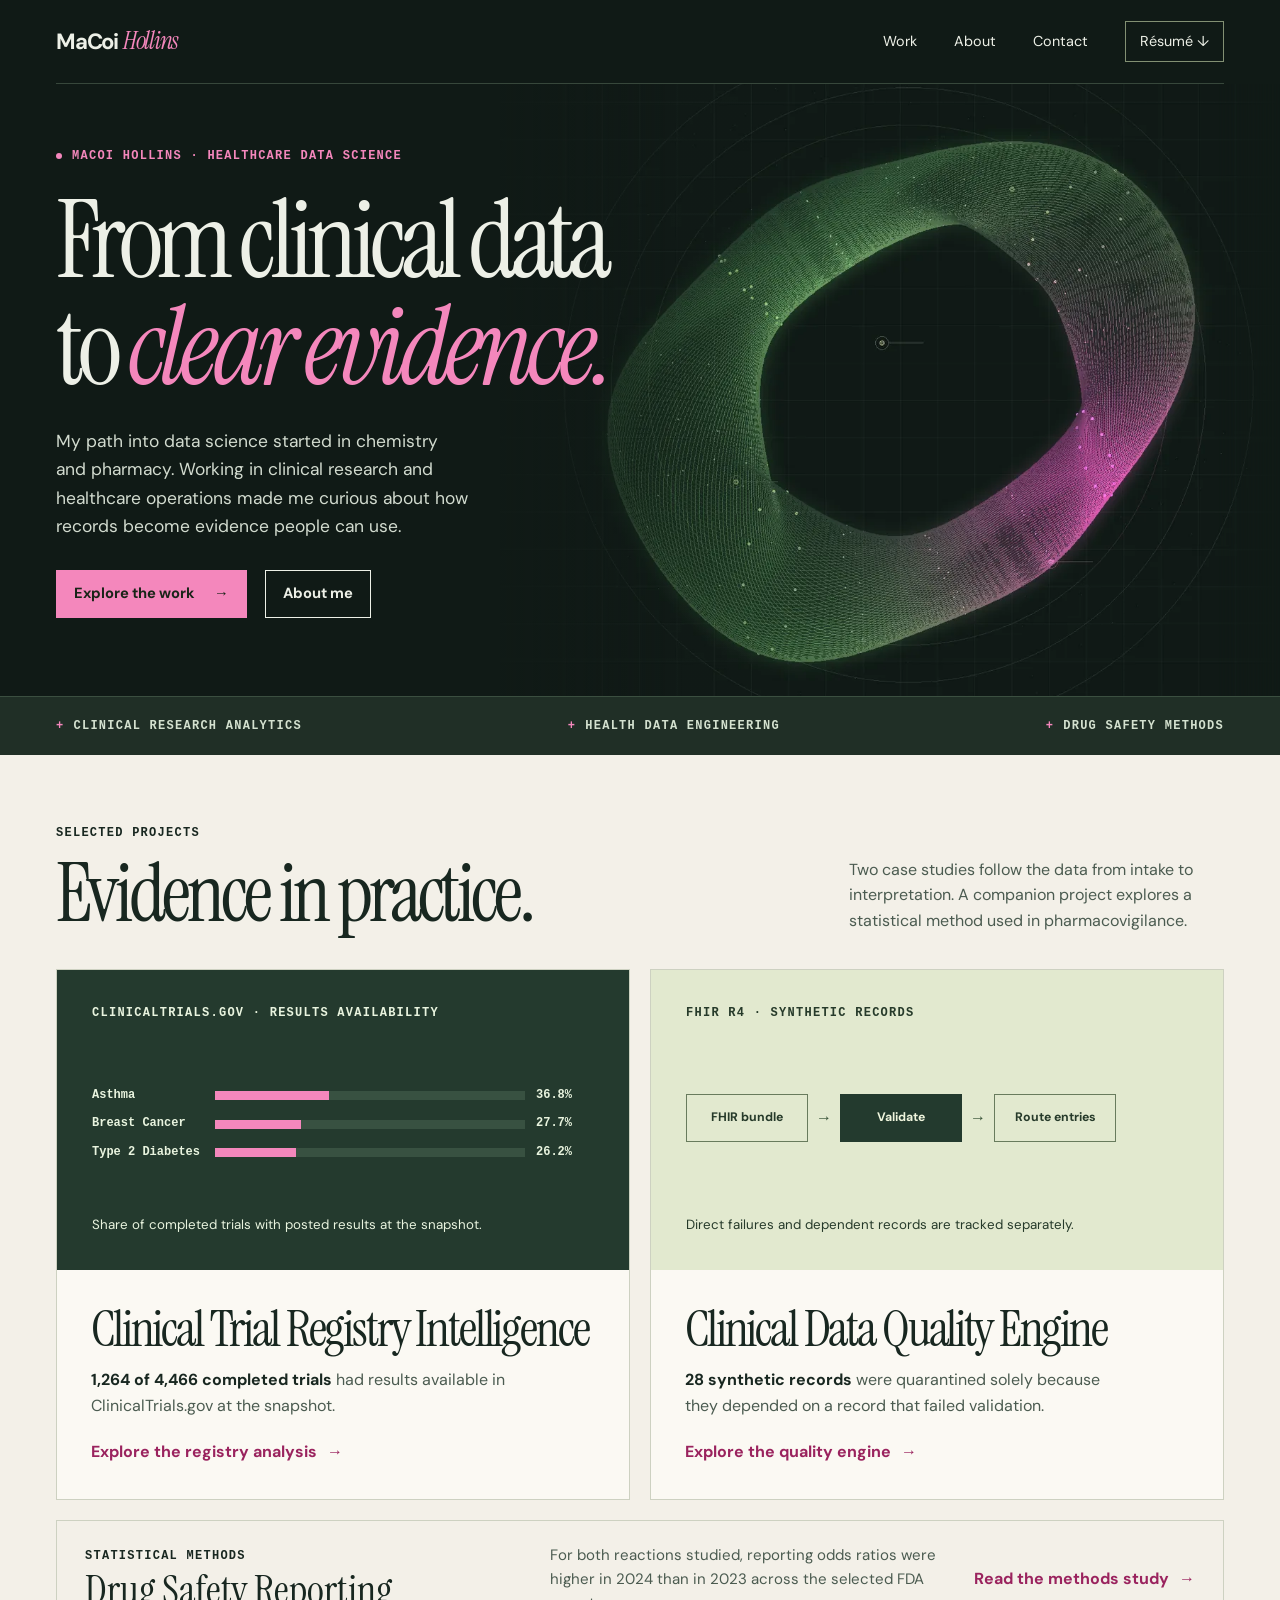
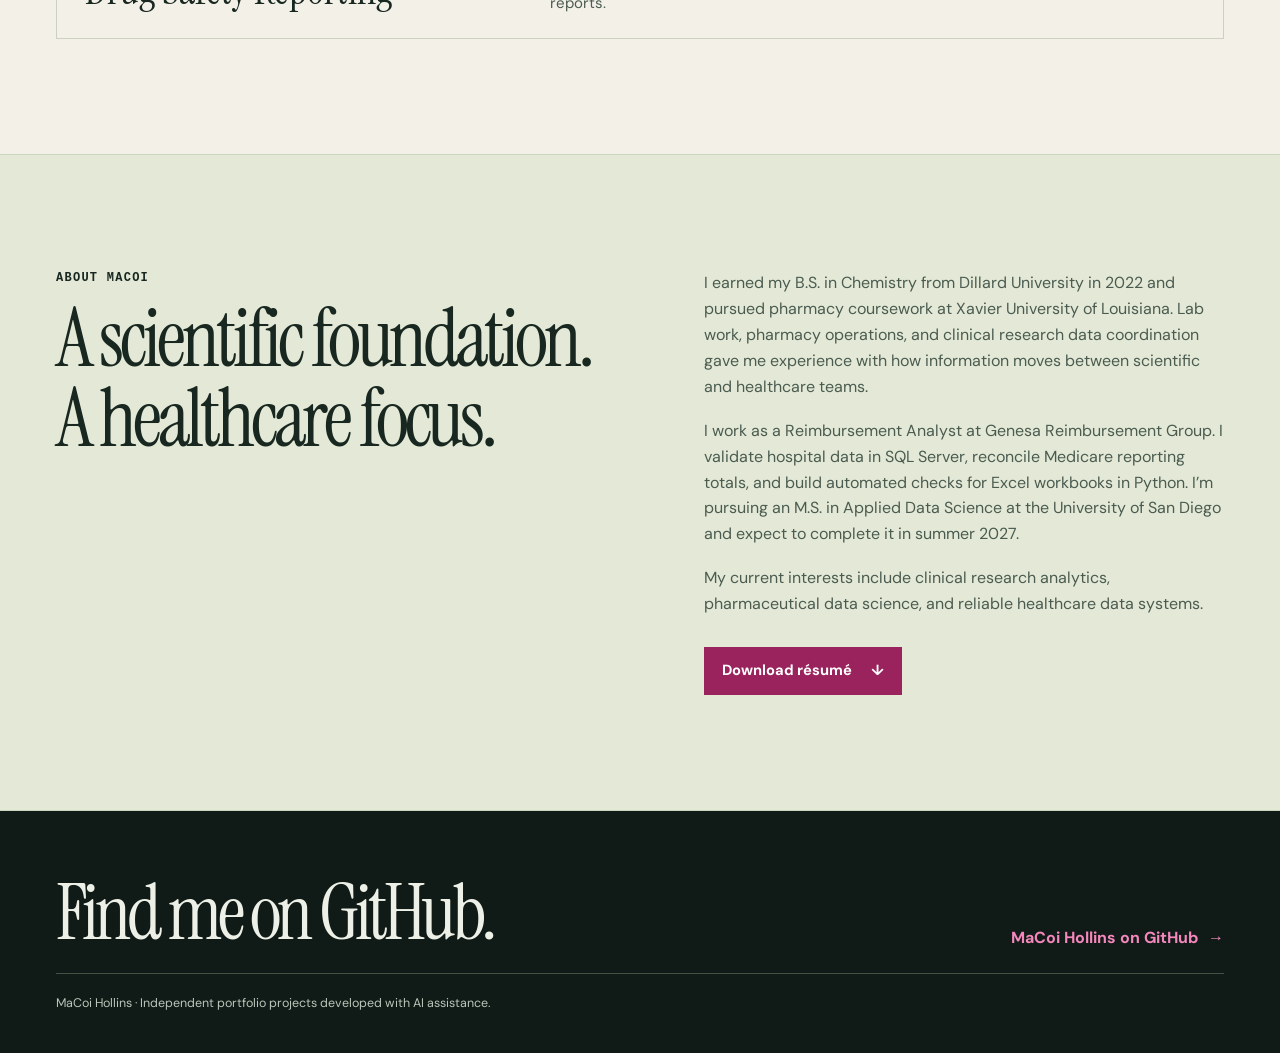
==== index.html @ e0d67bff "Publish Healthcare Data Science portfolio with updated branding" ====
<!doctype html>
<html lang="en">
<head>
<meta charset="utf-8"><meta name="viewport" content="width=device-width,initial-scale=1">
<meta name="description" content="MaCoi Hollins | Clinical research analytics and healthcare data science.">
<title>MaCoi Hollins | Healthcare Data Science</title><link rel="stylesheet" href="style.css">
<link rel="icon" href="data:,">
</head>
<body><a href="#main" class="skip">Skip to content</a>
<header class="mast"><div class="wrap nav">
<a class="brand" href="index.html">MaCoi<i> Hollins</i></a>
<nav class="navlinks" aria-label="Primary"><a href="index.html#work">Work</a><a href="index.html#about">About</a><a href="index.html#contact">Contact</a><a class="resume-link" href="assets/MaCoi_Hollins_Resume.pdf" download>Résumé <span aria-hidden="true">↓&#xfe0e;</span></a></nav>
</div></header>
<main id="main">
<section class="mast hero" aria-labelledby="home-title">
  <div class="wrap hero-inner">
    <div class="eyebrow">MaCoi Hollins · Healthcare Data Science</div>
    <h1 id="home-title">From clinical data<br>to <em>clear evidence.</em></h1>
    <p>My path into data science started in chemistry and pharmacy. Working in clinical research and healthcare operations made me curious about how records become evidence people can use.</p>
    <div class="cta-row"><a class="button" href="#work">Explore the work <span aria-hidden="true">→</span></a><a class="button secondary" href="#about">About me</a></div>
  </div>
</section>
<div class="scope"><div class="wrap eyebrow"><span>Clinical research analytics</span><span>Health data engineering</span><span>Drug safety methods</span></div></div>
<section id="work" class="section wrap" aria-labelledby="work-title">
  <div class="section-head">
    <div><div class="eyebrow">Selected projects</div><h2 id="work-title">Evidence in practice.</h2></div>
    <p>Two case studies follow the data from intake to interpretation. A companion project explores a statistical method used in pharmacovigilance.</p>
  </div>
  <div class="projects">
    <article class="project">
      <figure aria-label="Registry reporting preview">
        <figcaption class="eyebrow">ClinicalTrials.gov · Results availability</figcaption>
        <div class="chart-preview"><div class="bar-row"><span>Asthma</span><span class="track" aria-hidden="true"><i style="width:36.79577%"></i></span><span>36.8%</span></div><div class="bar-row"><span>Breast Cancer</span><span class="track" aria-hidden="true"><i style="width:27.73191%"></i></span><span>27.7%</span></div><div class="bar-row"><span>Type 2 Diabetes</span><span class="track" aria-hidden="true"><i style="width:26.24459%"></i></span><span>26.2%</span></div></div>
        <small>Share of completed trials with posted results at the snapshot.</small>
      </figure>
      <div class="project-copy"><h3>Clinical Trial Registry Intelligence</h3>
        <p><strong>1,264 of 4,466 completed trials</strong> had results available in ClinicalTrials.gov at the snapshot.</p>
        <a class="text-link" href="trials.html">Explore the registry analysis <span aria-hidden="true">→</span></a>
      </div>
    </article>
    <article class="project">
      <figure aria-label="Validation pipeline from synthetic FHIR bundles through rule checks to disposition">
        <figcaption class="eyebrow">FHIR R4 · Synthetic records</figcaption>
        <div class="network" aria-hidden="true"><span>FHIR bundle</span><i>→</i><span class="chosen">Validate</span><i>→</i><span>Route entries</span></div>
        <small>Direct failures and dependent records are tracked separately.</small>
      </figure>
      <div class="project-copy"><h3>Clinical Data Quality Engine</h3>
        <p><strong>28 synthetic records</strong> were quarantined solely because they depended on a record that failed validation.</p>
        <a class="text-link" href="fhir.html">Explore the quality engine <span aria-hidden="true">→</span></a>
      </div>
    </article>
  </div>
  <article class="complement"><div><div class="eyebrow">Statistical methods</div><h3>Drug Safety Reporting</h3></div>
    <p>For both reactions studied, reporting odds ratios were higher in 2024 than in 2023 across the selected FDA reports.</p>
    <a class="text-link" href="drug-safety.html">Read the methods study <span aria-hidden="true">→</span></a>
  </article>
</section>
<section id="about" class="story section" aria-labelledby="about-title"><div class="wrap">
  <div><div class="eyebrow">About MaCoi</div><h2 id="about-title">A scientific foundation.<br>A healthcare focus.</h2></div>
  <div>
    <p>I earned my B.S. in Chemistry from Dillard University in 2022 and pursued pharmacy coursework at Xavier University of Louisiana. Lab work, pharmacy operations, and clinical research data coordination gave me experience with how information moves between scientific and healthcare teams.</p>
    <p>I work as a Reimbursement Analyst at Genesa Reimbursement Group. I validate hospital data in SQL Server, reconcile Medicare reporting totals, and build automated checks for Excel workbooks in Python. I’m pursuing an M.S. in Applied Data Science at the University of San Diego and expect to complete it in summer 2027.</p>
    <p>My current interests include clinical research analytics, pharmaceutical data science, and reliable healthcare data systems.</p>
    <div class="cta-row"><a class="button" href="assets/MaCoi_Hollins_Resume.pdf" download>Download résumé <span aria-hidden="true">↓&#xfe0e;</span></a></div>
  </div>
</div></section>
</main>
<footer id="contact" class="footer"><div class="wrap"><h2>Find me on GitHub.</h2>
<a class="text-link" href="https://github.com/MaCoiCH-22">MaCoi Hollins on GitHub <span aria-hidden="true">→</span></a>
<p class="small">MaCoi Hollins · Independent portfolio projects developed with AI assistance.</p>
</div></footer>
</body></html>
---- style.css ----
@font-face{font-family:Instrument;src:url("assets/instrument.woff2") format("woff2");font-display:swap}
@font-face{font-family:Instrument;src:url("assets/instrument-italic.woff2") format("woff2");font-style:italic;font-display:swap}
@font-face{font-family:DM;src:url("assets/dm-sans.woff2") format("woff2");font-weight:400 700;font-display:swap}
:root{--paper:#f3f0e8;--ink:#182720;--muted:#4b5b50;--dark:#101a16;--darker:#0d1611;--rose:#f487bc;--berry:#9a235e;--rose-hover:#f9a8ce;--light:#edf0e7;--line:#cdd1c1;--serif:Instrument,Georgia,serif;--sans:DM,Arial,sans-serif;--mono:"Courier New",monospace}
*{box-sizing:border-box}
body{margin:0;background:var(--paper);color:var(--ink);font:1rem/1.62 var(--sans)}
a{color:inherit}
a:focus-visible,button:focus-visible,select:focus-visible,summary:focus-visible{outline:3px solid var(--berry);outline-offset:5px}
.mast a:focus-visible,.footer a:focus-visible{outline-color:var(--rose)}
img{display:block;max-width:100%}
h1,h2,h3,p{margin:0}
h1,h2,h3{font-family:var(--serif);font-weight:400;line-height:.99}
.wrap{width:min(1320px,calc(100% - 112px));margin-inline:auto}
.skip{position:fixed;z-index:5;top:14px;left:14px;transform:translateY(-200%);padding:12px 18px;background:var(--rose);color:var(--ink)}
.skip:focus{transform:none}
.mast{background:var(--dark);color:var(--light)}
.nav{display:flex;min-height:84px;align-items:center;justify-content:space-between;gap:24px;border-bottom:1px solid #37473b}
.brand{font-weight:700;letter-spacing:-.055em;font-size:1.38rem;text-decoration:none;white-space:nowrap}
.brand i{font:italic 1.58rem/1 var(--serif);margin-left:2px;color:var(--rose)}
.navlinks{display:flex;gap:clamp(14px,3vw,37px);align-items:center;flex-wrap:wrap}
.navlinks a{font-size:.9rem;text-decoration:none}
.navlinks a:hover,.text-link:hover{text-decoration:underline;text-underline-offset:5px}
.nav .resume-link{border:1px solid #829073;padding:8px 14px}
.hero{position:relative;isolation:isolate;display:grid;align-items:center;min-height:clamp(515px,46vw,655px);overflow:hidden}
.hero::before{content:"";position:absolute;z-index:-1;inset:0 0 0 30%;background:center right / min(780px,67vw) auto no-repeat url("assets/field.webp");mask-image:linear-gradient(90deg,transparent 1%,#000 32%,#000 93%,transparent)}
.hero::after{content:"";position:absolute;z-index:-1;inset:0;background:linear-gradient(90deg,var(--dark) 0%,rgba(16,26,22,.91) 24%,rgba(16,26,22,0) 61%);pointer-events:none}
.hero-inner{padding-block:64px 78px}
.eyebrow{font:700 .75rem/1.35 var(--mono);letter-spacing:.105em;text-transform:uppercase}
.hero .eyebrow{display:flex;gap:10px;align-items:center;color:var(--rose);margin-bottom:24px}
.hero .eyebrow::before{content:"";display:inline-block;background:currentColor;width:6px;height:6px;border-radius:50%}
.hero h1{font-size:clamp(4.6rem,8.4vw,8.65rem);letter-spacing:-.055em;max-width:850px}
.hero h1 em{color:var(--rose);font-weight:400}
.hero p{max-width:415px;color:#d2dbcf;margin-top:26px;font-size:1.09rem}
.cta-row{display:flex;gap:18px;align-items:center;margin-top:30px;flex-wrap:wrap}
.button{display:inline-flex;gap:19px;align-items:center;justify-content:center;padding:11px 17px;border:1px solid transparent;text-decoration:none;font-size:.92rem;font-weight:700;background:var(--rose);color:#192418;transition:background-color .16s}
.button:hover{background:var(--rose-hover)}
.story .button{background:var(--berry);color:white}
.story .button:hover{background:#7a194a}
.button.secondary{background:transparent;color:inherit;border-color:currentColor}
.button.secondary:hover{background:#f487bc22}
.scope{background:#202f26;color:#d4e1cf;border-top:1px solid #3b4f40}
.scope .wrap{display:flex;min-height:58px;justify-content:space-between;align-items:center;gap:15px;flex-wrap:wrap;padding-block:10px}
.scope span{display:flex;align-items:center;gap:9px}
.scope span::before{content:"+";color:var(--rose)}
.section{padding-block:clamp(68px,9vw,128px)}
#work.section{padding-block-start:clamp(51px,5.5vw,80px)}
.section-head{display:grid;grid-template-columns:minmax(0,1fr) minmax(200px,375px);gap:24px;align-items:end;margin-bottom:35px}
.section-head h2,.story h2,.footer h2{font-size:clamp(3.4rem,6.3vw,6.3rem);letter-spacing:-.05em;margin-top:13px}
.section-head p,.story p,.case p{color:var(--muted)}
.projects{display:grid;grid-template-columns:1fr 1fr;gap:20px}
.project{display:flex;flex-direction:column;border:1px solid var(--line);background:#fbf9f3;min-width:0}
.project figure{margin:0;padding:clamp(15px,3vw,35px);min-height:clamp(225px,24vw,300px);display:flex;flex-direction:column;justify-content:space-between;overflow:hidden}
.project:nth-child(1) figure{background:#243a2e;color:#e9f4df}
.project:nth-child(2) figure{background:#e2e9cf;color:#263a2a}
.project-copy{padding:clamp(20px,3vw,34px);display:flex;flex-direction:column;gap:12px;flex:1}
.project-copy h3{font-size:clamp(2.45rem,4vw,4.15rem);letter-spacing:-.042em}
.project-copy p{color:var(--muted);max-width:430px}
.project-copy strong{color:var(--ink)}
.project-copy .text-link,.complement .text-link{color:var(--berry)}
.text-link{display:inline-flex;align-items:center;gap:10px;font-weight:700;text-decoration:none;width:fit-content}
.project-copy a{margin-top:auto;padding-top:8px}
.chart-preview{display:grid;gap:13px;padding-top:13px}
.chart-preview .bar-row{font:700 .75rem/1.3 var(--mono)}
.bar-row{display:grid;grid-template-columns:112px minmax(0,1fr) 58px;align-items:center;gap:11px}
.track{height:9px;background:#65826b50;position:relative;min-width:0}
.track i,.track b{display:block;position:absolute;inset:0 auto 0 0;background:var(--rose)}
.track b{background:#f487bc66}
.chart-preview small{font-size:.72rem}
.network{display:flex;align-items:center;justify-content:space-between;gap:8px;max-width:430px;margin:auto 0}
.network span{width:30%;border:1px solid #687b5d;padding:13px 5px;text-align:center;font-size:.77rem;font-weight:700}
.network i{color:#385338;font-style:normal}
.network .chosen{background:#233a2e;color:#eff5dd;border-color:#233a2e}
.complement{margin-top:20px;display:grid;grid-template-columns:1fr minmax(230px,400px) auto;gap:24px;align-items:center;padding:22px 28px;border:1px solid var(--line)}
.complement h3{font-size:clamp(2rem,3.2vw,3.2rem);margin-top:6px}
.complement p{color:var(--muted);font-size:.94rem}
.story{background:#e3e9d6;border-block:1px solid #cad5be}
.story .wrap{display:grid;grid-template-columns:1.05fr 1fr;gap:clamp(35px,8vw,110px)}
.story h2{max-width:550px}
.story p+p{margin-top:18px}
.footer{background:var(--dark);color:var(--light);padding-block:64px 40px}
.footer .wrap{display:grid;grid-template-columns:1fr auto;align-items:end;gap:22px}
.footer h2{margin-top:0;font-size:clamp(3rem,6vw,5rem)}
.footer a{color:var(--rose)}
.footer .small{grid-column:1/-1;border-top:1px solid #415245;padding-top:19px;color:#b8c7ba;font-size:.78rem}
.case-head{background:#202f26;color:#eff3e7;padding-block:clamp(52px,8vw,110px)}
.case-head h1{font-size:clamp(4.2rem,8vw,8.1rem);margin-block:15px 20px;letter-spacing:-.045em;max-width:1000px}
.case-head p{color:#e1e9dc;max-width:680px;font-size:1.13rem}
.case-head .eyebrow{color:var(--rose)}
.case{padding-block:52px 90px}
.case h2{font-size:clamp(2.9rem,5.4vw,5.4rem);letter-spacing:-.035em;margin-bottom:15px}
.case h3{font-size:2.05rem;margin-bottom:8px}
.case section+section{margin-top:54px}
.case-copy{display:grid;grid-template-columns:1fr 1fr;gap:28px}
.case-copy p+p{margin-top:14px}
.explorer{background:#fbf9f2;border:1px solid var(--line);padding:clamp(17px,4vw,45px)}
.explorer-top{display:flex;justify-content:space-between;align-items:start;gap:22px;flex-wrap:wrap}
.filter{font-weight:700;font-size:.86rem;display:grid;gap:6px}
select{max-width:100%;background:#f0f0e4;color:var(--ink);padding:9px 24px 9px 9px;border:1px solid #81917e;font:inherit;border-radius:0}
.stats{display:grid;grid-template-columns:repeat(3,minmax(0,1fr));gap:13px;margin:24px 0}
.stat{border-top:1px solid #a9b5a4;padding-top:10px;font-size:.86rem;color:var(--muted)}
.stat strong{display:block;color:var(--ink);font:2.7rem/1.15 var(--serif)}
.table-scroll{overflow-x:auto}
table{border-collapse:collapse;width:100%;font-size:.88rem}
th,td{text-align:left;padding:9px 10px;border-bottom:1px solid #cdd6c6;vertical-align:top}
th{font-weight:700;background:#e5ebdc}
caption{text-align:left;font-weight:700;padding-bottom:8px}
.case .bar-row{grid-template-columns:minmax(100px,145px) minmax(15px,1fr) 74px;margin-block:7px;font-size:.86rem}
.case .track i{background:#3c6445}
.case .track b{background:#d391b3}
.case .note{font-size:.86rem;color:var(--muted);margin:12px 0}
.case li+li{margin-top:8px}
.flow{display:flex;gap:8px;flex-wrap:wrap;padding:0;list-style:none}
.flow li{margin:0;padding:7px 12px;background:#e0e8d4;border:1px solid #b6c4a7;font-size:.88rem}
.flow li+li{margin:0}
.source{font-size:.95rem;line-height:1.8}
.source a{text-underline-offset:4px}
pre{overflow:auto;background:#e4e8de;padding:15px;font-size:.85rem;white-space:pre-wrap;overflow-wrap:anywhere}
code{font-family:var(--mono)}
.visually-hidden{position:absolute;width:1px;height:1px;overflow:hidden;clip-path:inset(50%);white-space:nowrap}
@media(max-width:880px){.wrap{width:calc(100% - 56px)}.hero::before{inset-inline-start:22%;background-size:79vw}.hero h1{font-size:clamp(4.3rem,11vw,7.3rem)}.section-head{grid-template-columns:1fr}.section-head p{max-width:460px}.complement{grid-template-columns:1fr 1fr}.complement a{grid-column:1/-1}}
@media(max-width:610px){
  .wrap{width:calc(100% - 36px)}
  .nav{min-height:64px;gap:12px}
  .brand{font-size:1.1rem}
  .brand i{font-size:1.28rem}
  .navlinks{gap:8px 11px;justify-content:flex-end}
  .navlinks a{font-size:.79rem}
  .nav .resume-link{padding:4px 7px}
  .hero{min-height:0}
  .hero-inner{padding-block:48px 49px}
  .hero .eyebrow{margin-bottom:16px;font-size:.66rem}
  .hero h1{font-size:clamp(3.35rem,12.2vw,5.05rem)}
  .hero p{max-width:360px;margin-top:16px;font-size:1rem}
  .hero .cta-row{margin-top:22px;gap:12px}
  .hero::before{inset:0;background-image:url("assets/field-mobile.webp");background-size:500px;background-position:right -150px bottom -112px;mask-image:linear-gradient(90deg,transparent,#000 57%)}
  .hero::after{background:linear-gradient(112deg,var(--dark) 9%,rgba(16,26,22,.86) 56%,rgba(16,26,22,.24))}
  .scope{display:none}
  .section{padding-block:51px}
  .section-head{gap:13px;margin-bottom:22px}
  .projects,.story .wrap,.case-copy,.complement,.footer .wrap{grid-template-columns:1fr}
  .complement{gap:13px;padding:17px}
  .project figure{min-height:179px}
  .case-head h1{font-size:clamp(3.9rem,12vw,6.5rem)}
  .stat strong{font-size:2.2rem}
  .footer .small{grid-column:auto}
}
@media(max-width:360px){
  .hero-inner{padding-block:42px 44px}
  .hero h1{font-size:3rem}
  .hero .cta-row .button{gap:8px;padding-inline:12px}
}
@media(prefers-reduced-motion:reduce){html{scroll-behavior:auto}*,*::before,*::after{transition:none!important}}

/* Case studies use the visual form that fits their evidence. */
.case>section+section{margin-top:clamp(32px,5vw,64px)}
.case>section.case-copy{gap:0;border-block:1px solid var(--line)}
.case-copy>div{padding:clamp(20px,4vw,48px)}
.case-copy>div+div{background:#e6ebdd}
.case-copy h2,.source h2{font-size:clamp(2rem,3.7vw,3.55rem)}
.registry-lead{background:var(--dark);color:var(--light);display:grid;grid-template-columns:.82fr 1.18fr;gap:clamp(24px,5vw,75px);align-items:center;padding:clamp(24px,5vw,70px);margin-bottom:38px}
.case .registry-lead p{color:var(--light)}
.registry-lead .eyebrow{color:var(--rose)!important}
.registry-lead .display-number{font:clamp(5.25rem,12vw,12rem)/.9 var(--serif);color:var(--rose)!important;margin:12px 0}
.year-chart h2{font-size:clamp(1.8rem,3vw,2.8rem)}
.year-chart>div{display:grid;grid-template-columns:3rem minmax(0,1fr) 2.6rem;gap:12px;align-items:center;margin-block:8px;font-size:.86rem}
.year-chart meter{width:100%;height:.8rem}
.year-chart meter::-webkit-meter-bar{background:#45574b;border:0;border-radius:0}
.year-chart meter::-webkit-meter-optimum-value{background:var(--rose)}
.year-chart meter::-moz-meter-bar{background:var(--rose)}
.disclosures{border-top:1px solid var(--line)}
details{border-bottom:1px solid var(--line)}
summary{cursor:pointer;font-weight:700;padding:14px 13px;color:var(--berry)}
summary:hover{background:#9a235e0c}
.disclosure-body{padding:2px 14px 16px}
.disclosure-body>p{margin-bottom:10px}
.method{background:#e5ebdc}
.method summary{font-family:var(--serif);font-size:clamp(1.65rem,3vw,2.55rem);font-weight:400;padding:18px 24px}
.method .disclosure-body{padding:0 24px 22px}
.quality-view{display:grid;grid-template-columns:.8fr 1.2fr;gap:22px 32px;align-items:start}
.quality-heading{border-top:5px solid var(--berry);padding:22px 4px}
.quality-heading .eyebrow{color:var(--berry);margin-bottom:14px}
.quality-tiles{display:grid;gap:2px;background:#b7c5ac;border:1px solid #b7c5ac}
.quality-tiles>div{background:#e3e9d6;display:flex;align-items:center;gap:22px;padding:10px 20px}
.quality-tiles>div:last-child{background:#f4dce8}
.quality-tiles strong{font:clamp(2.6rem,5vw,4.5rem)/1 var(--serif);min-width:2.5ch}
.quality-feeds{grid-column:1/-1}
.odds-grid{display:grid;grid-template-columns:1fr 1fr;gap:20px}
.odds-card{background:#faf7ef;border:1px solid var(--line);padding:clamp(16px,3vw,34px)}
.odds-card h3{color:var(--berry)}
.odds-pair{display:grid;grid-template-columns:1fr 1fr;gap:10px;margin-block:20px}
.odds-pair>div{display:grid;border-top:2px solid #b8c5ad;padding-top:7px;font-size:.85rem}
.odds-pair>div+div{border-color:var(--berry)}
.odds-pair strong{font:clamp(2.8rem,6vw,5.5rem)/1 var(--serif)}
.source{border-left:3px solid var(--berry);padding:12px 20px;background:#eee9e2}
.source a{color:var(--berry)}
.preview-case-title{overflow-wrap:anywhere}
@media(max-width:650px){
  .registry-lead,.quality-view,.odds-grid{grid-template-columns:1fr}
  .case-copy>div{padding:22px 14px}
  .case table th,.case table td{padding:7px 8px}
}
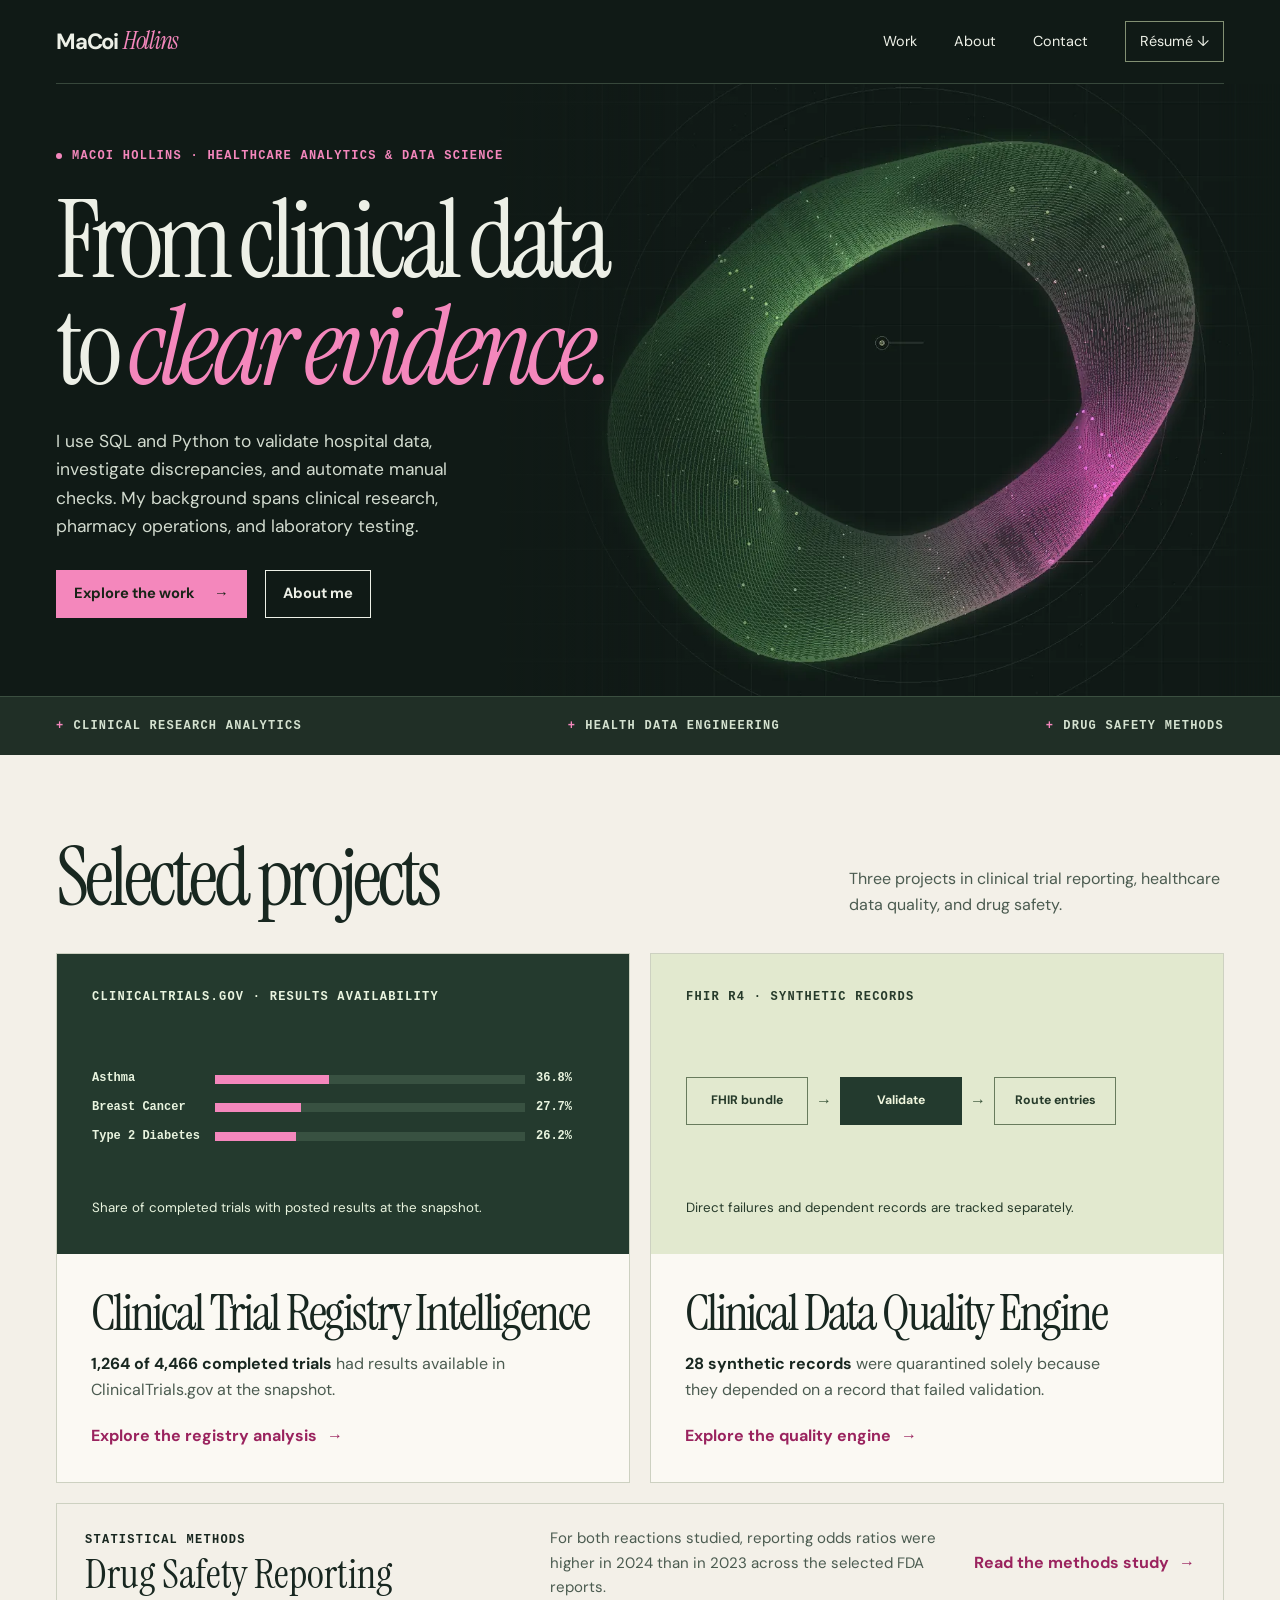
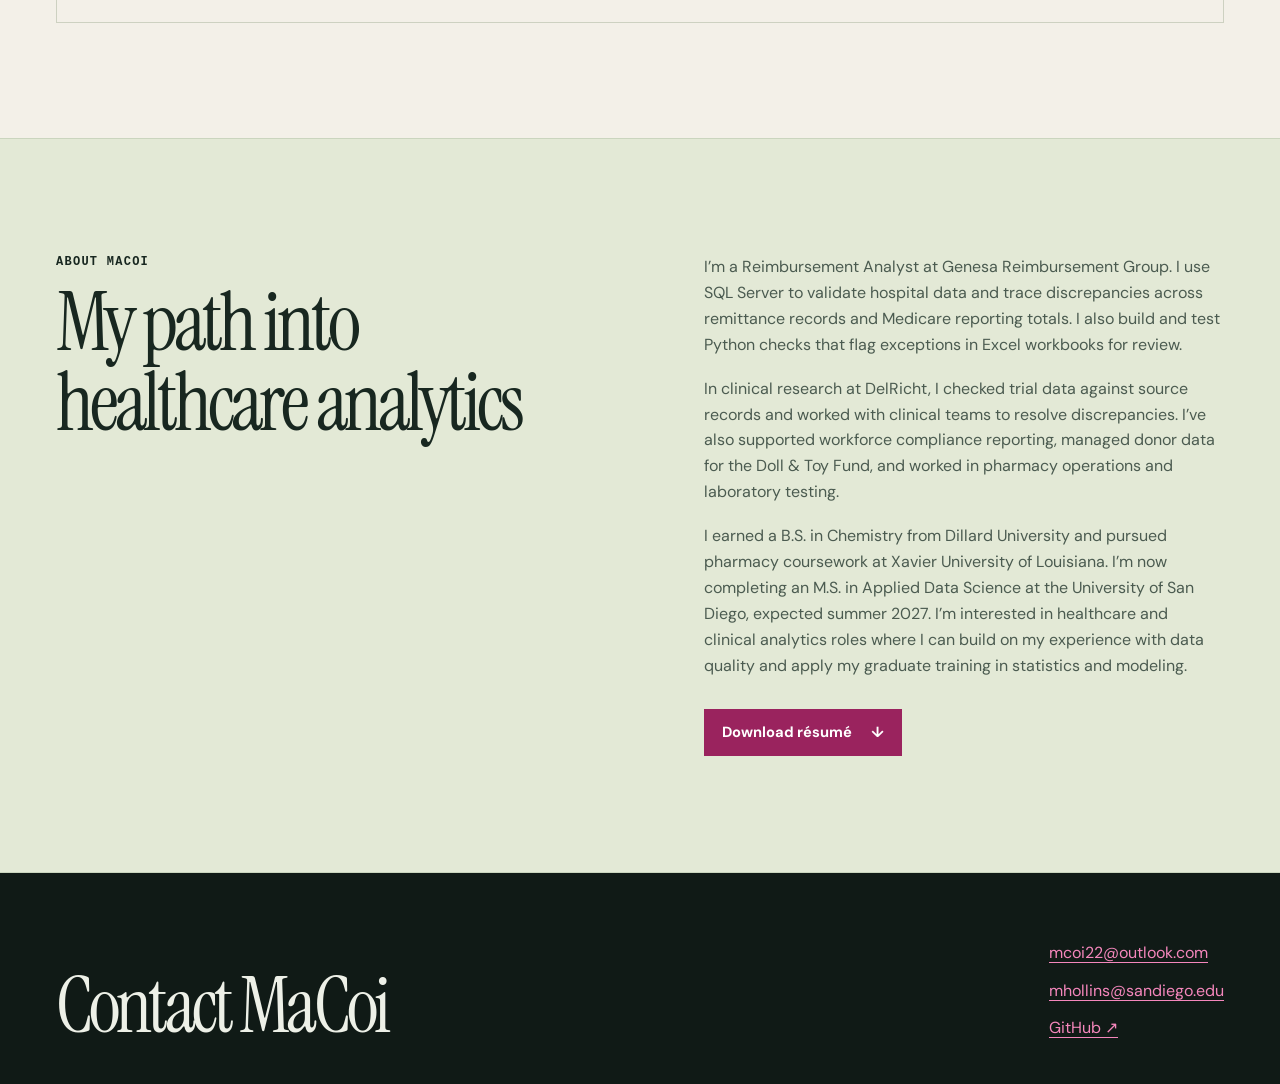
==== commit 95d357bb: "Update portfolio copy, résumé, contact and release verification" ====
--- a/index.html
+++ b/index.html
@@ -2,9 +2,11 @@
 <html lang="en">
 <head>
 <meta charset="utf-8"><meta name="viewport" content="width=device-width,initial-scale=1">
-<meta name="description" content="MaCoi Hollins | Clinical research analytics and healthcare data science.">
-<title>MaCoi Hollins | Healthcare Data Science</title><link rel="stylesheet" href="style.css">
-<link rel="icon" href="data:,">
+<meta name="description" content="MaCoi Hollins, healthcare analyst and graduate data science student. Projects in clinical research, FHIR data quality, and drug safety.">
+<meta property="og:description" content="MaCoi Hollins, healthcare analyst and graduate data science student. Projects in clinical research, FHIR data quality, and drug safety.">
+<meta property="og:title" content="MaCoi Hollins | Healthcare Analytics &amp; Data Science">
+<title>MaCoi Hollins | Healthcare Analytics &amp; Data Science</title><link rel="stylesheet" href="style.css">
+<link rel="icon" href="assets/favicon.png">
 </head>
 <body><a href="#main" class="skip">Skip to content</a>
 <header class="mast"><div class="wrap nav">
@@ -14,17 +16,17 @@
 <main id="main">
 <section class="mast hero" aria-labelledby="home-title">
   <div class="wrap hero-inner">
-    <div class="eyebrow">MaCoi Hollins · Healthcare Data Science</div>
+    <div class="eyebrow">MaCoi Hollins · Healthcare Analytics &amp; Data Science</div>
     <h1 id="home-title">From clinical data<br>to <em>clear evidence.</em></h1>
-    <p>My path into data science started in chemistry and pharmacy. Working in clinical research and healthcare operations made me curious about how records become evidence people can use.</p>
+    <p>I use SQL and Python to validate hospital data, investigate discrepancies, and automate manual checks. My background spans clinical research, pharmacy operations, and laboratory testing.</p>
     <div class="cta-row"><a class="button" href="#work">Explore the work <span aria-hidden="true">→</span></a><a class="button secondary" href="#about">About me</a></div>
   </div>
 </section>
 <div class="scope"><div class="wrap eyebrow"><span>Clinical research analytics</span><span>Health data engineering</span><span>Drug safety methods</span></div></div>
 <section id="work" class="section wrap" aria-labelledby="work-title">
   <div class="section-head">
-    <div><div class="eyebrow">Selected projects</div><h2 id="work-title">Evidence in practice.</h2></div>
-    <p>Two case studies follow the data from intake to interpretation. A companion project explores a statistical method used in pharmacovigilance.</p>
+    <div><h2 id="work-title">Selected projects</h2></div>
+    <p>Three projects in clinical trial reporting, healthcare data quality, and drug safety.</p>
   </div>
   <div class="projects">
     <article class="project">
@@ -56,17 +58,21 @@
   </article>
 </section>
 <section id="about" class="story section" aria-labelledby="about-title"><div class="wrap">
-  <div><div class="eyebrow">About MaCoi</div><h2 id="about-title">A scientific foundation.<br>A healthcare focus.</h2></div>
+  <div><div class="eyebrow">About MaCoi</div><h2 id="about-title">My path into<br>healthcare analytics</h2></div>
   <div>
-    <p>I earned my B.S. in Chemistry from Dillard University in 2022 and pursued pharmacy coursework at Xavier University of Louisiana. Lab work, pharmacy operations, and clinical research data coordination gave me experience with how information moves between scientific and healthcare teams.</p>
-    <p>I work as a Reimbursement Analyst at Genesa Reimbursement Group. I validate hospital data in SQL Server, reconcile Medicare reporting totals, and build automated checks for Excel workbooks in Python. I’m pursuing an M.S. in Applied Data Science at the University of San Diego and expect to complete it in summer 2027.</p>
-    <p>My current interests include clinical research analytics, pharmaceutical data science, and reliable healthcare data systems.</p>
+    <p>I’m a Reimbursement Analyst at Genesa Reimbursement Group. I use SQL Server to validate hospital data and trace discrepancies across remittance records and Medicare reporting totals. I also build and test Python checks that flag exceptions in Excel workbooks for review.</p>
+    <p>In clinical research at DelRicht, I checked trial data against source records and worked with clinical teams to resolve discrepancies. I’ve also supported workforce compliance reporting, managed donor data for the Doll &amp; Toy Fund, and worked in pharmacy operations and laboratory testing.</p>
+    <p>I earned a B.S. in Chemistry from Dillard University and pursued pharmacy coursework at Xavier University of Louisiana. I’m now completing an M.S. in Applied Data Science at the University of San Diego, expected summer 2027. I’m interested in healthcare and clinical analytics roles where I can build on my experience with data quality and apply my graduate training in statistics and modeling.</p>
     <div class="cta-row"><a class="button" href="assets/MaCoi_Hollins_Resume.pdf" download>Download résumé <span aria-hidden="true">↓&#xfe0e;</span></a></div>
   </div>
 </div></section>
 </main>
-<footer id="contact" class="footer"><div class="wrap"><h2>Find me on GitHub.</h2>
-<a class="text-link" href="https://github.com/MaCoiCH-22">MaCoi Hollins on GitHub <span aria-hidden="true">→</span></a>
-<p class="small">MaCoi Hollins · Independent portfolio projects developed with AI assistance.</p>
+<footer id="contact" class="footer"><div class="wrap">
+<h2>Contact MaCoi</h2>
+<address class="contact-links">
+  <a href="mailto:mcoi22@outlook.com">mcoi22@outlook.com</a>
+  <a href="mailto:mhollins@sandiego.edu">mhollins@sandiego.edu</a>
+  <a href="https://github.com/MaCoiCH-22">GitHub <span aria-hidden="true">↗</span></a>
+</address>
 </div></footer>
 </body></html>
--- a/style.css
+++ b/style.css
@@ -199,3 +199,15 @@
   .case-copy>div{padding:22px 14px}
   .case table th,.case table td{padding:7px 8px}
 }
+
+.footer .contact-links {
+  display: grid;
+  gap: 6px;
+  font-style: normal;
+  overflow-wrap: anywhere;
+}
+.footer .contact-links a {
+  width: fit-content;
+  padding-block: 3px;
+  text-underline-offset: 4px;
+}
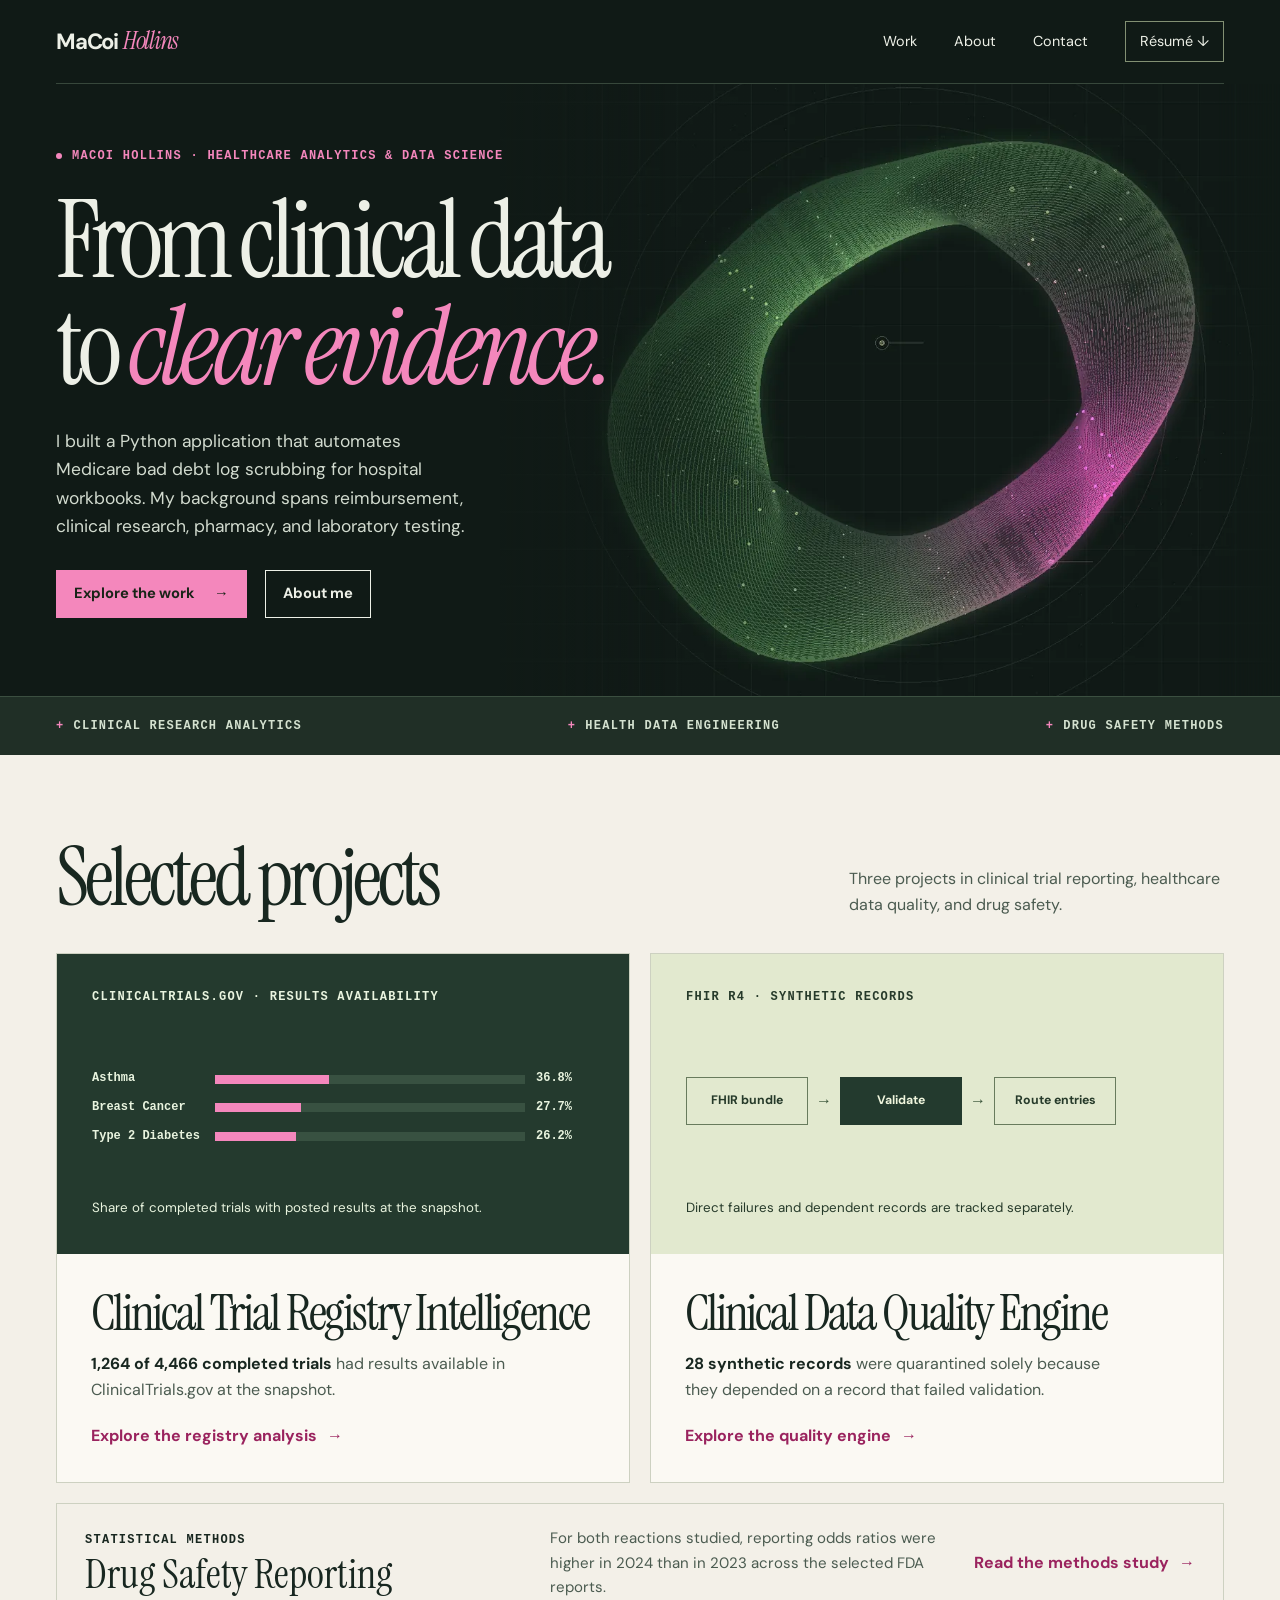
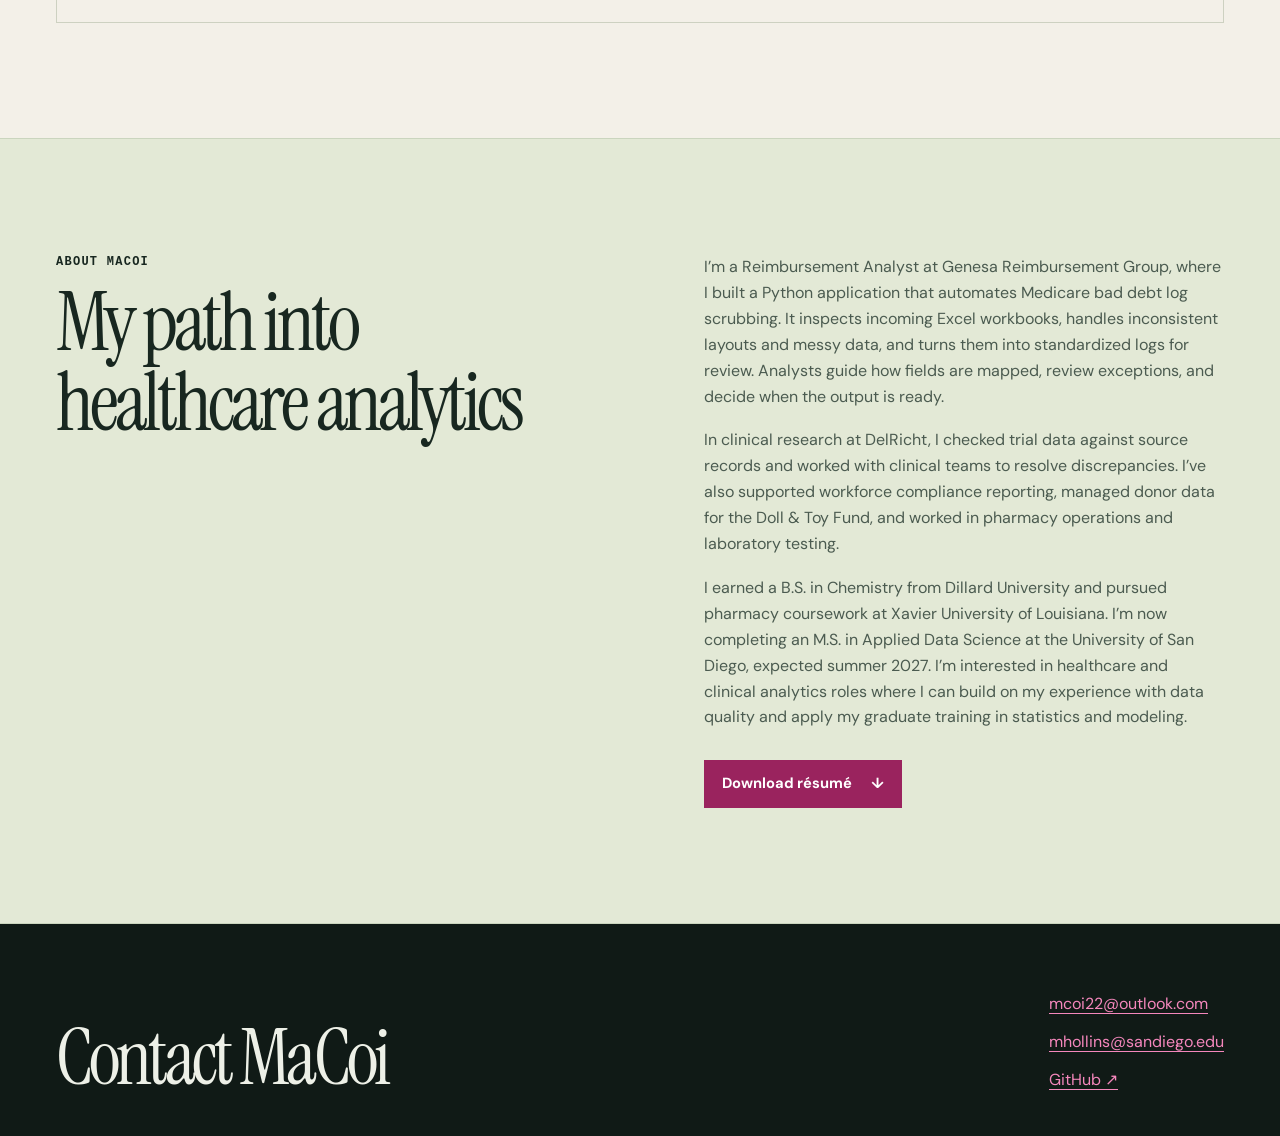
==== commit 33c4077b: "Describe the analyst-led bad debt log application accurately" ====
--- a/index.html
+++ b/index.html
@@ -18,7 +18,7 @@
   <div class="wrap hero-inner">
     <div class="eyebrow">MaCoi Hollins · Healthcare Analytics &amp; Data Science</div>
     <h1 id="home-title">From clinical data<br>to <em>clear evidence.</em></h1>
-    <p>I use SQL and Python to validate hospital data, investigate discrepancies, and automate manual checks. My background spans clinical research, pharmacy operations, and laboratory testing.</p>
+    <p>I built a Python application that automates Medicare bad debt log scrubbing for hospital workbooks. My background spans reimbursement, clinical research, pharmacy, and laboratory testing.</p>
     <div class="cta-row"><a class="button" href="#work">Explore the work <span aria-hidden="true">→</span></a><a class="button secondary" href="#about">About me</a></div>
   </div>
 </section>
@@ -60,7 +60,7 @@
 <section id="about" class="story section" aria-labelledby="about-title"><div class="wrap">
   <div><div class="eyebrow">About MaCoi</div><h2 id="about-title">My path into<br>healthcare analytics</h2></div>
   <div>
-    <p>I’m a Reimbursement Analyst at Genesa Reimbursement Group. I use SQL Server to validate hospital data and trace discrepancies across remittance records and Medicare reporting totals. I also build and test Python checks that flag exceptions in Excel workbooks for review.</p>
+    <p>I’m a Reimbursement Analyst at Genesa Reimbursement Group, where I built a Python application that automates Medicare bad debt log scrubbing. It inspects incoming Excel workbooks, handles inconsistent layouts and messy data, and turns them into standardized logs for review. Analysts guide how fields are mapped, review exceptions, and decide when the output is ready.</p>
     <p>In clinical research at DelRicht, I checked trial data against source records and worked with clinical teams to resolve discrepancies. I’ve also supported workforce compliance reporting, managed donor data for the Doll &amp; Toy Fund, and worked in pharmacy operations and laboratory testing.</p>
     <p>I earned a B.S. in Chemistry from Dillard University and pursued pharmacy coursework at Xavier University of Louisiana. I’m now completing an M.S. in Applied Data Science at the University of San Diego, expected summer 2027. I’m interested in healthcare and clinical analytics roles where I can build on my experience with data quality and apply my graduate training in statistics and modeling.</p>
     <div class="cta-row"><a class="button" href="assets/MaCoi_Hollins_Resume.pdf" download>Download résumé <span aria-hidden="true">↓&#xfe0e;</span></a></div>
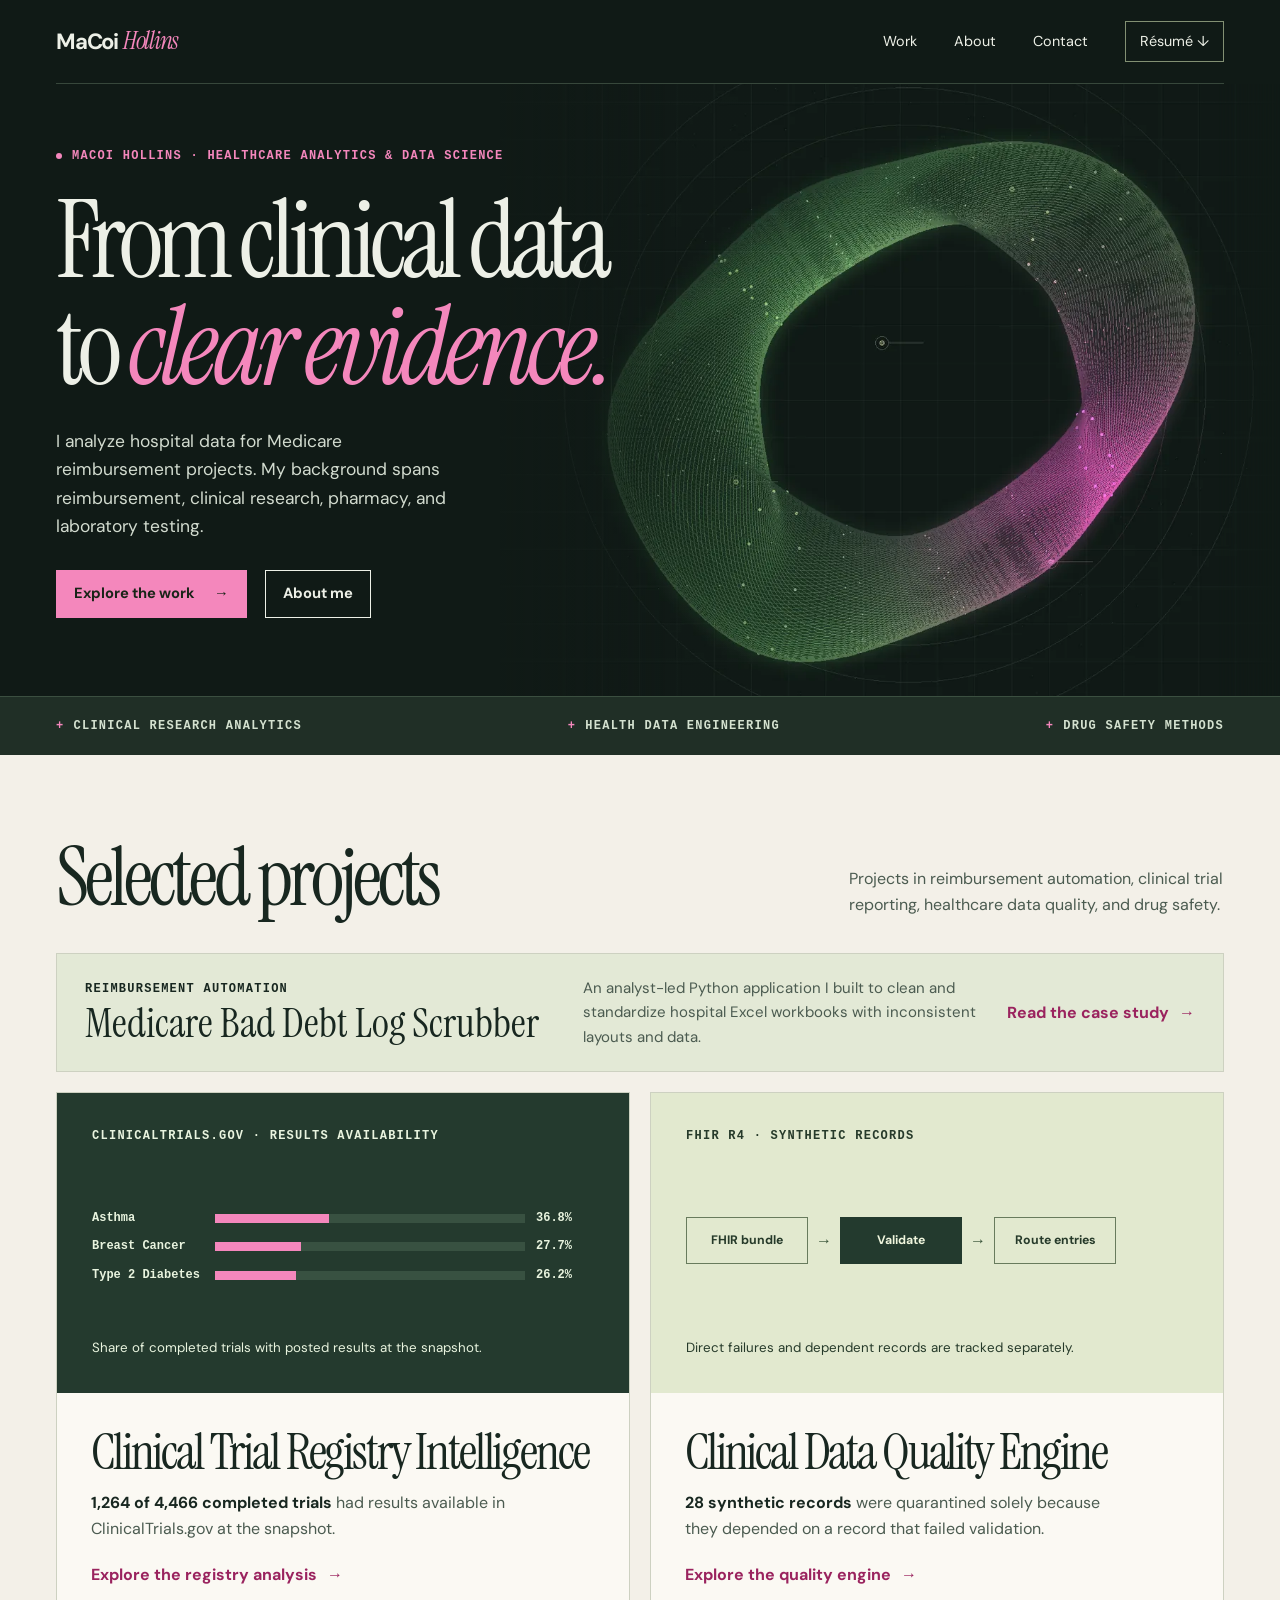
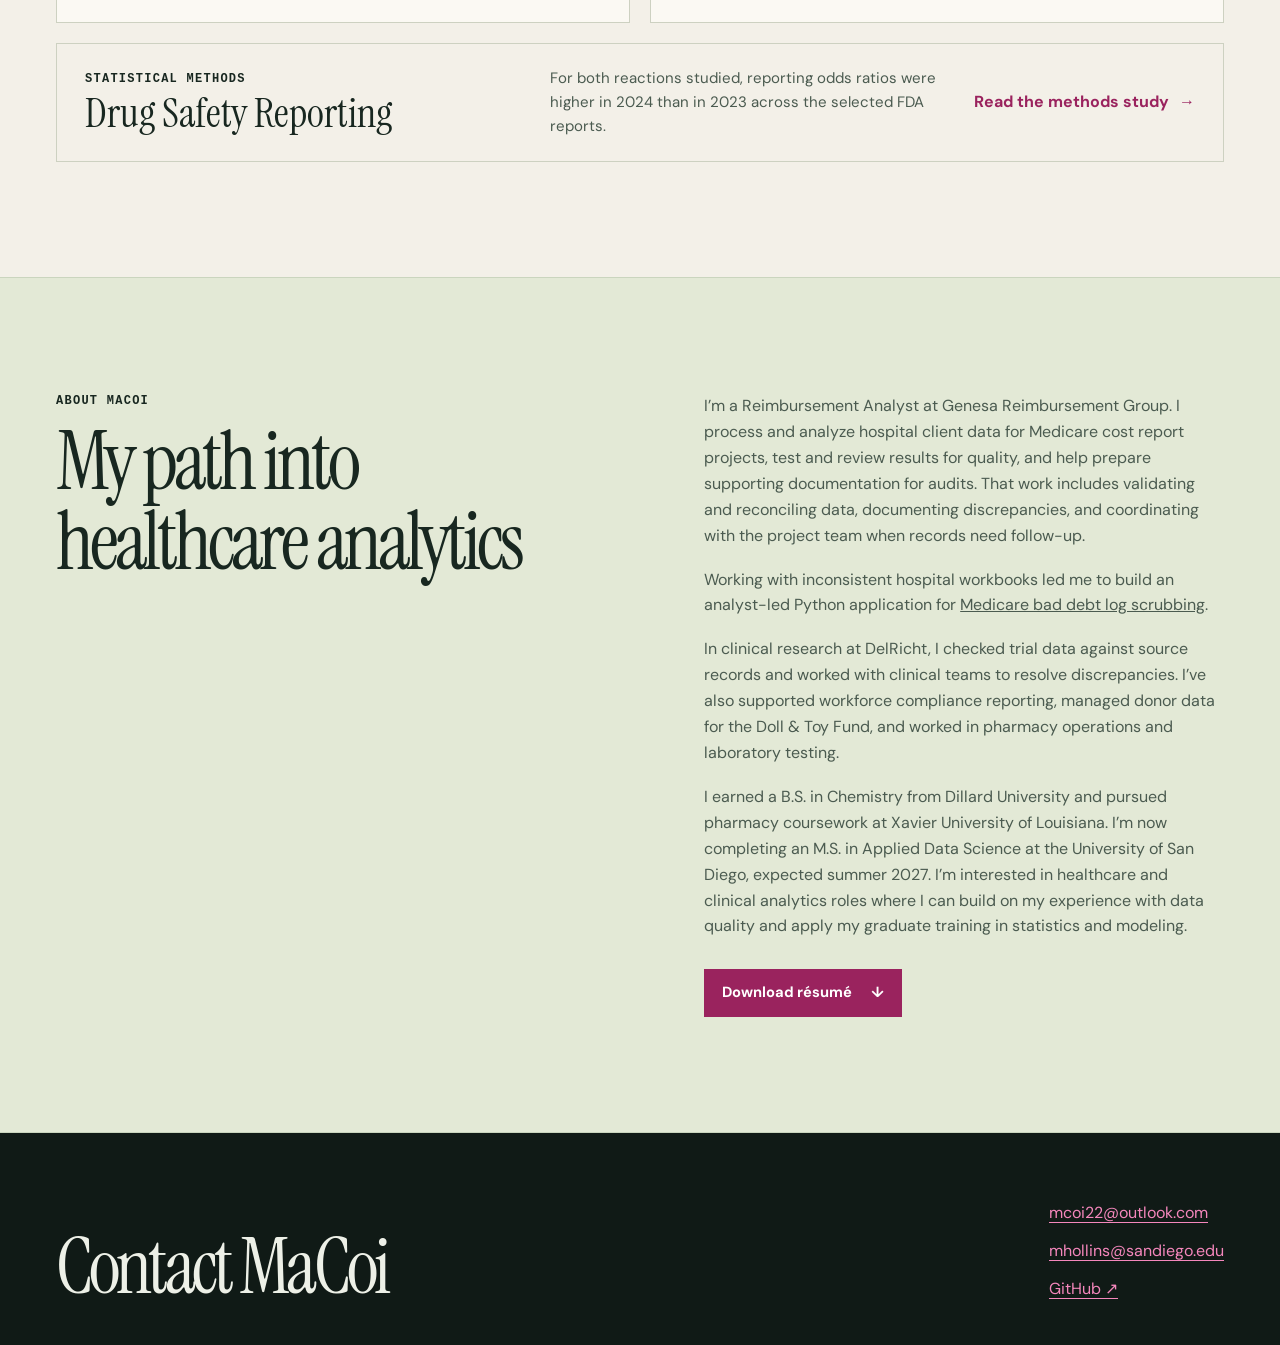
==== commit ec4cd3d9: "Feature the bad debt application and describe reimbursement analyst duties" ====
--- a/index.html
+++ b/index.html
@@ -18,7 +18,7 @@
   <div class="wrap hero-inner">
     <div class="eyebrow">MaCoi Hollins · Healthcare Analytics &amp; Data Science</div>
     <h1 id="home-title">From clinical data<br>to <em>clear evidence.</em></h1>
-    <p>I built a Python application that automates Medicare bad debt log scrubbing for hospital workbooks. My background spans reimbursement, clinical research, pharmacy, and laboratory testing.</p>
+    <p>I analyze hospital data for Medicare reimbursement projects. My background spans reimbursement, clinical research, pharmacy, and laboratory testing.</p>
     <div class="cta-row"><a class="button" href="#work">Explore the work <span aria-hidden="true">→</span></a><a class="button secondary" href="#about">About me</a></div>
   </div>
 </section>
@@ -26,8 +26,13 @@
 <section id="work" class="section wrap" aria-labelledby="work-title">
   <div class="section-head">
     <div><h2 id="work-title">Selected projects</h2></div>
-    <p>Three projects in clinical trial reporting, healthcare data quality, and drug safety.</p>
+    <p>Projects in reimbursement automation, clinical trial reporting, healthcare data quality, and drug safety.</p>
   </div>
+  <article class="complement featured-project">
+    <div><div class="eyebrow">Reimbursement automation</div><h3>Medicare Bad Debt Log Scrubber</h3></div>
+    <p>An analyst-led Python application I built to clean and standardize hospital Excel workbooks with inconsistent layouts and data.</p>
+    <a class="text-link" href="bad-debt.html">Read the case study <span aria-hidden="true">→</span></a>
+  </article>
   <div class="projects">
     <article class="project">
       <figure aria-label="Registry reporting preview">
@@ -60,7 +65,8 @@
 <section id="about" class="story section" aria-labelledby="about-title"><div class="wrap">
   <div><div class="eyebrow">About MaCoi</div><h2 id="about-title">My path into<br>healthcare analytics</h2></div>
   <div>
-    <p>I’m a Reimbursement Analyst at Genesa Reimbursement Group, where I built a Python application that automates Medicare bad debt log scrubbing. It inspects incoming Excel workbooks, handles inconsistent layouts and messy data, and turns them into standardized logs for review. Analysts guide how fields are mapped, review exceptions, and decide when the output is ready.</p>
+    <p>I’m a Reimbursement Analyst at Genesa Reimbursement Group. I process and analyze hospital client data for Medicare cost report projects, test and review results for quality, and help prepare supporting documentation for audits. That work includes validating and reconciling data, documenting discrepancies, and coordinating with the project team when records need follow-up.</p>
+    <p>Working with inconsistent hospital workbooks led me to build an analyst-led Python application for <a href="bad-debt.html">Medicare bad debt log scrubbing</a>.</p>
     <p>In clinical research at DelRicht, I checked trial data against source records and worked with clinical teams to resolve discrepancies. I’ve also supported workforce compliance reporting, managed donor data for the Doll &amp; Toy Fund, and worked in pharmacy operations and laboratory testing.</p>
     <p>I earned a B.S. in Chemistry from Dillard University and pursued pharmacy coursework at Xavier University of Louisiana. I’m now completing an M.S. in Applied Data Science at the University of San Diego, expected summer 2027. I’m interested in healthcare and clinical analytics roles where I can build on my experience with data quality and apply my graduate training in statistics and modeling.</p>
     <div class="cta-row"><a class="button" href="assets/MaCoi_Hollins_Resume.pdf" download>Download résumé <span aria-hidden="true">↓&#xfe0e;</span></a></div>
--- a/style.css
+++ b/style.css
@@ -211,3 +211,5 @@
   padding-block: 3px;
   text-underline-offset: 4px;
 }
+
+.featured-project{margin-block:0 20px;background:#e3e9d6}
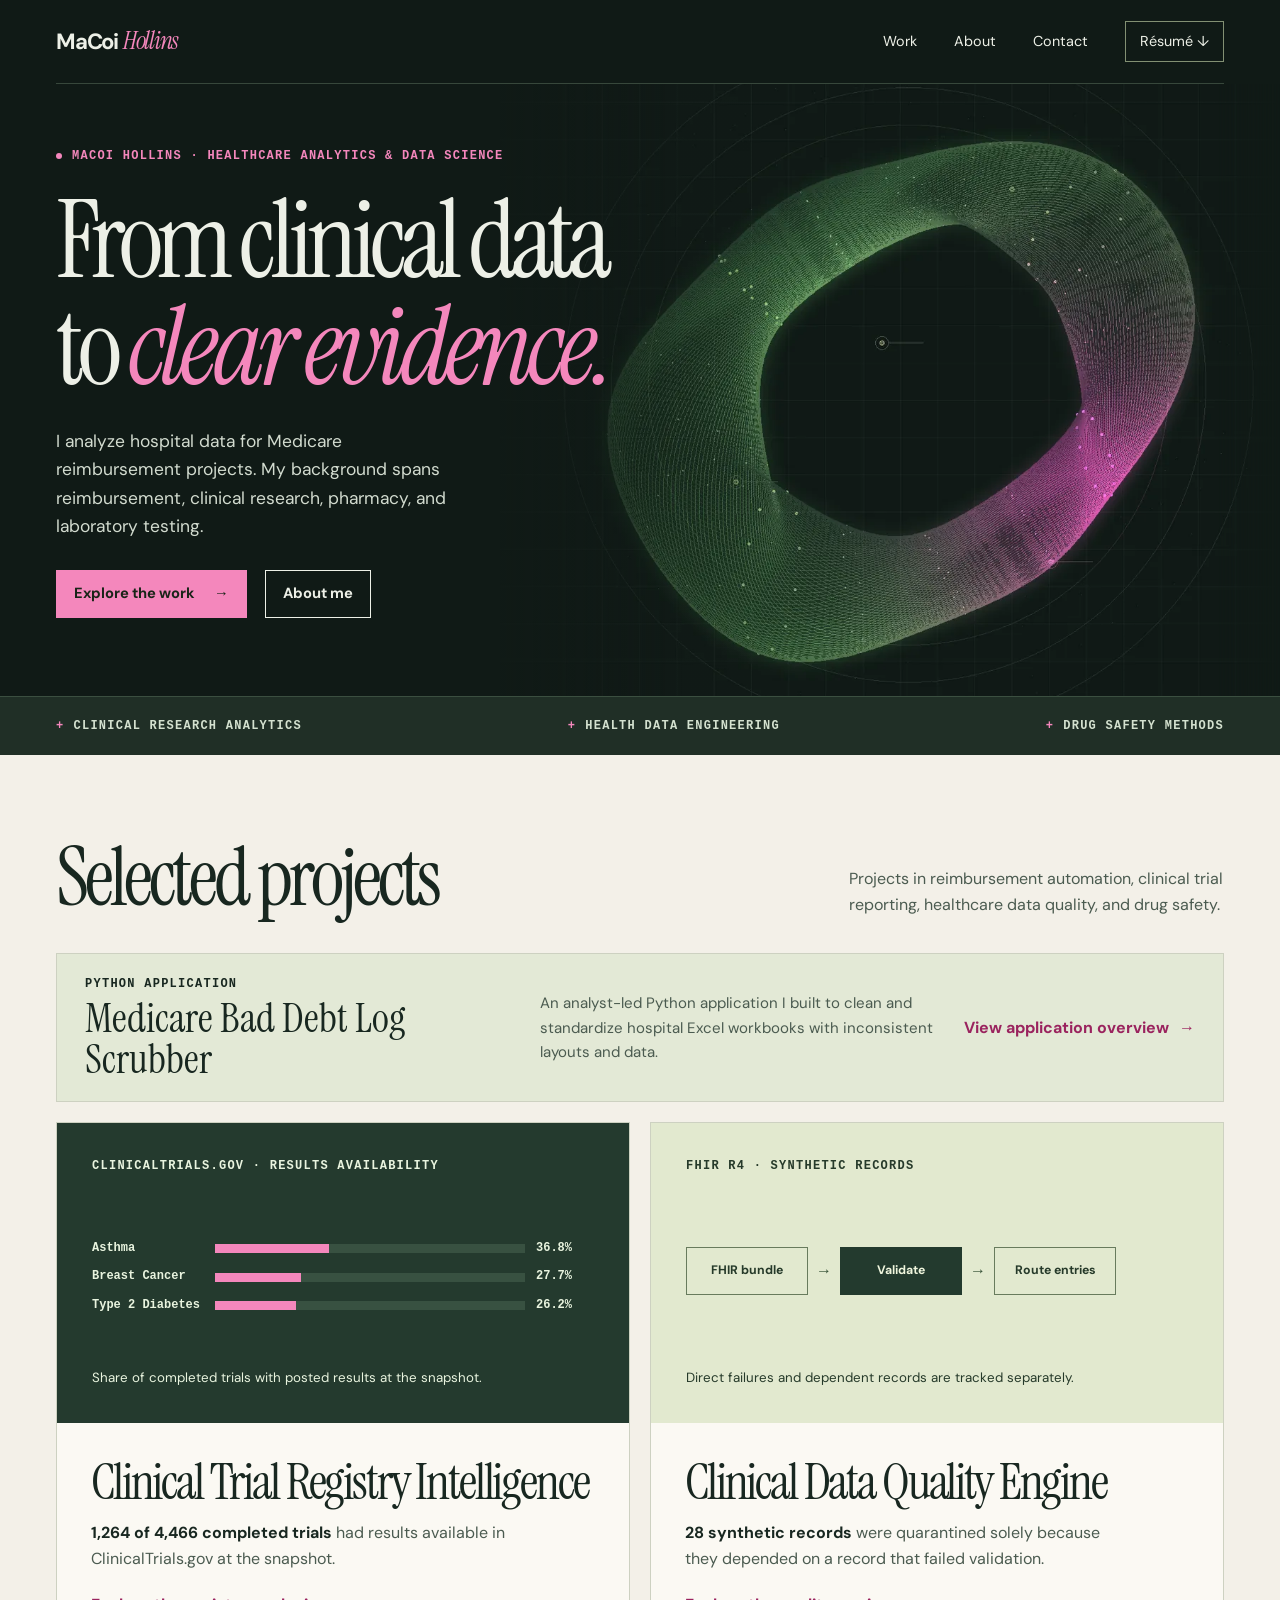
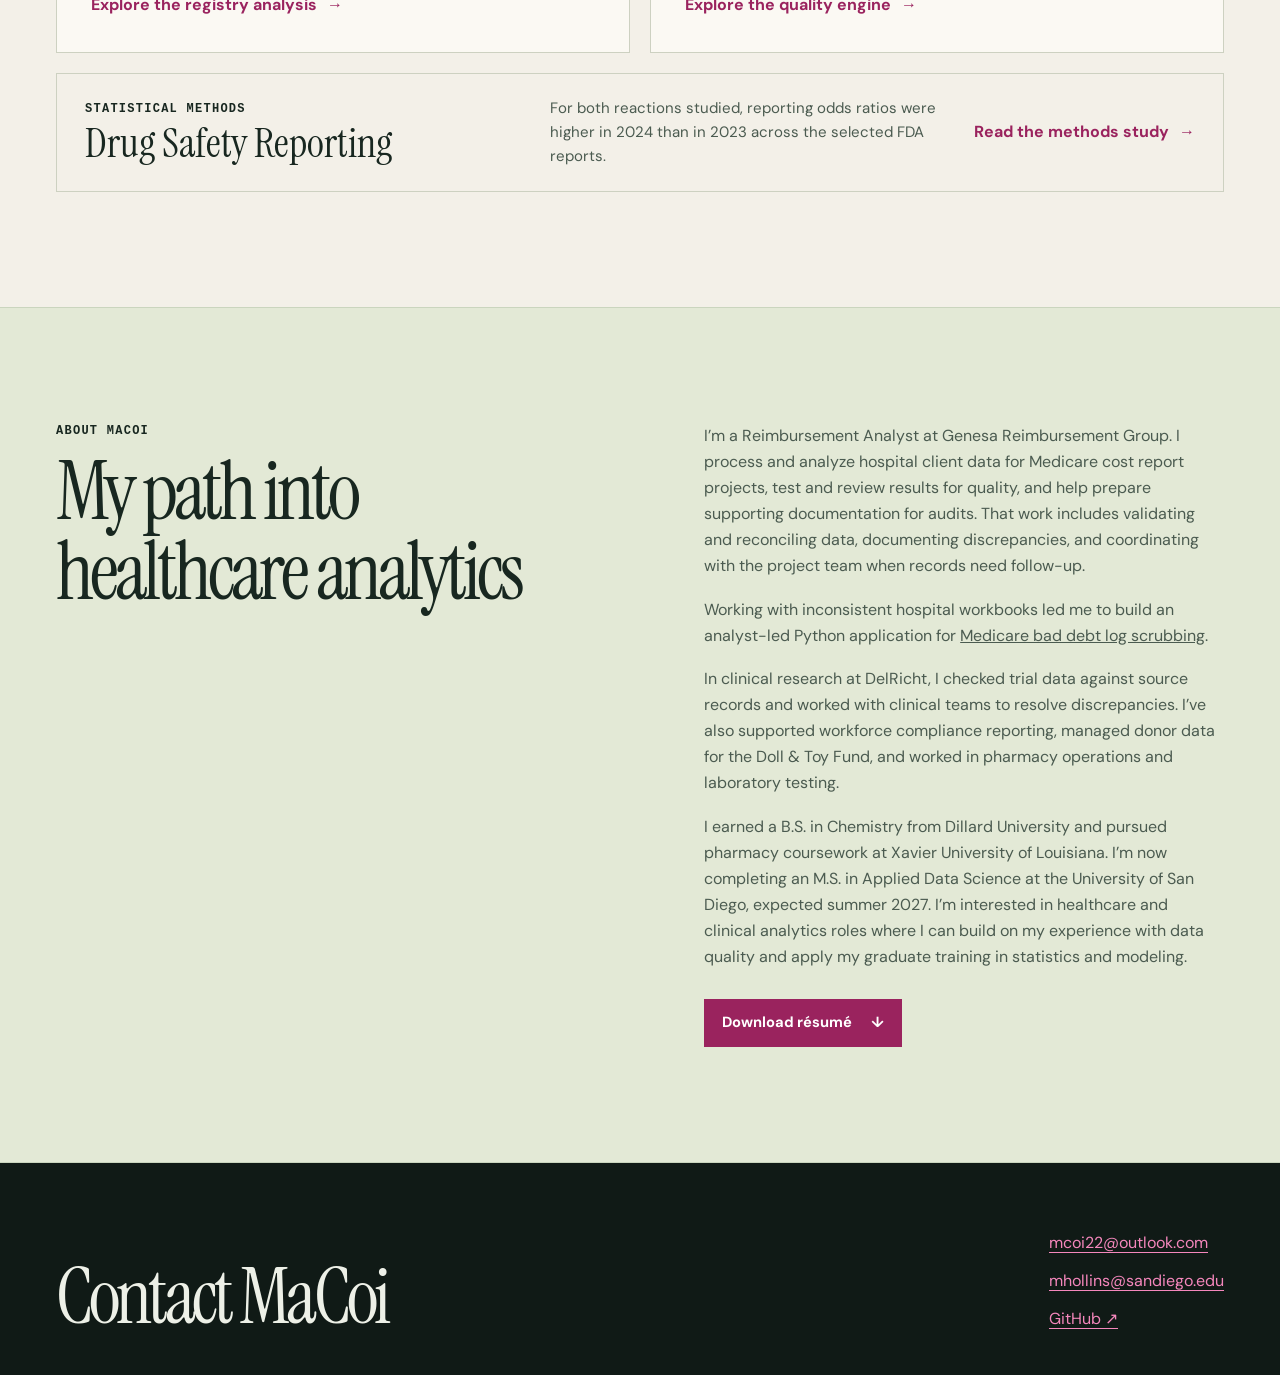
==== commit 31eb5a48: "Label the scrubber as a Python application" ====
--- a/index.html
+++ b/index.html
@@ -29,9 +29,9 @@
     <p>Projects in reimbursement automation, clinical trial reporting, healthcare data quality, and drug safety.</p>
   </div>
   <article class="complement featured-project">
-    <div><div class="eyebrow">Reimbursement automation</div><h3>Medicare Bad Debt Log Scrubber</h3></div>
+    <div><div class="eyebrow">Python application</div><h3>Medicare Bad Debt Log Scrubber</h3></div>
     <p>An analyst-led Python application I built to clean and standardize hospital Excel workbooks with inconsistent layouts and data.</p>
-    <a class="text-link" href="bad-debt.html">Read the case study <span aria-hidden="true">→</span></a>
+    <a class="text-link" href="bad-debt.html">View application overview <span aria-hidden="true">→</span></a>
   </article>
   <div class="projects">
     <article class="project">
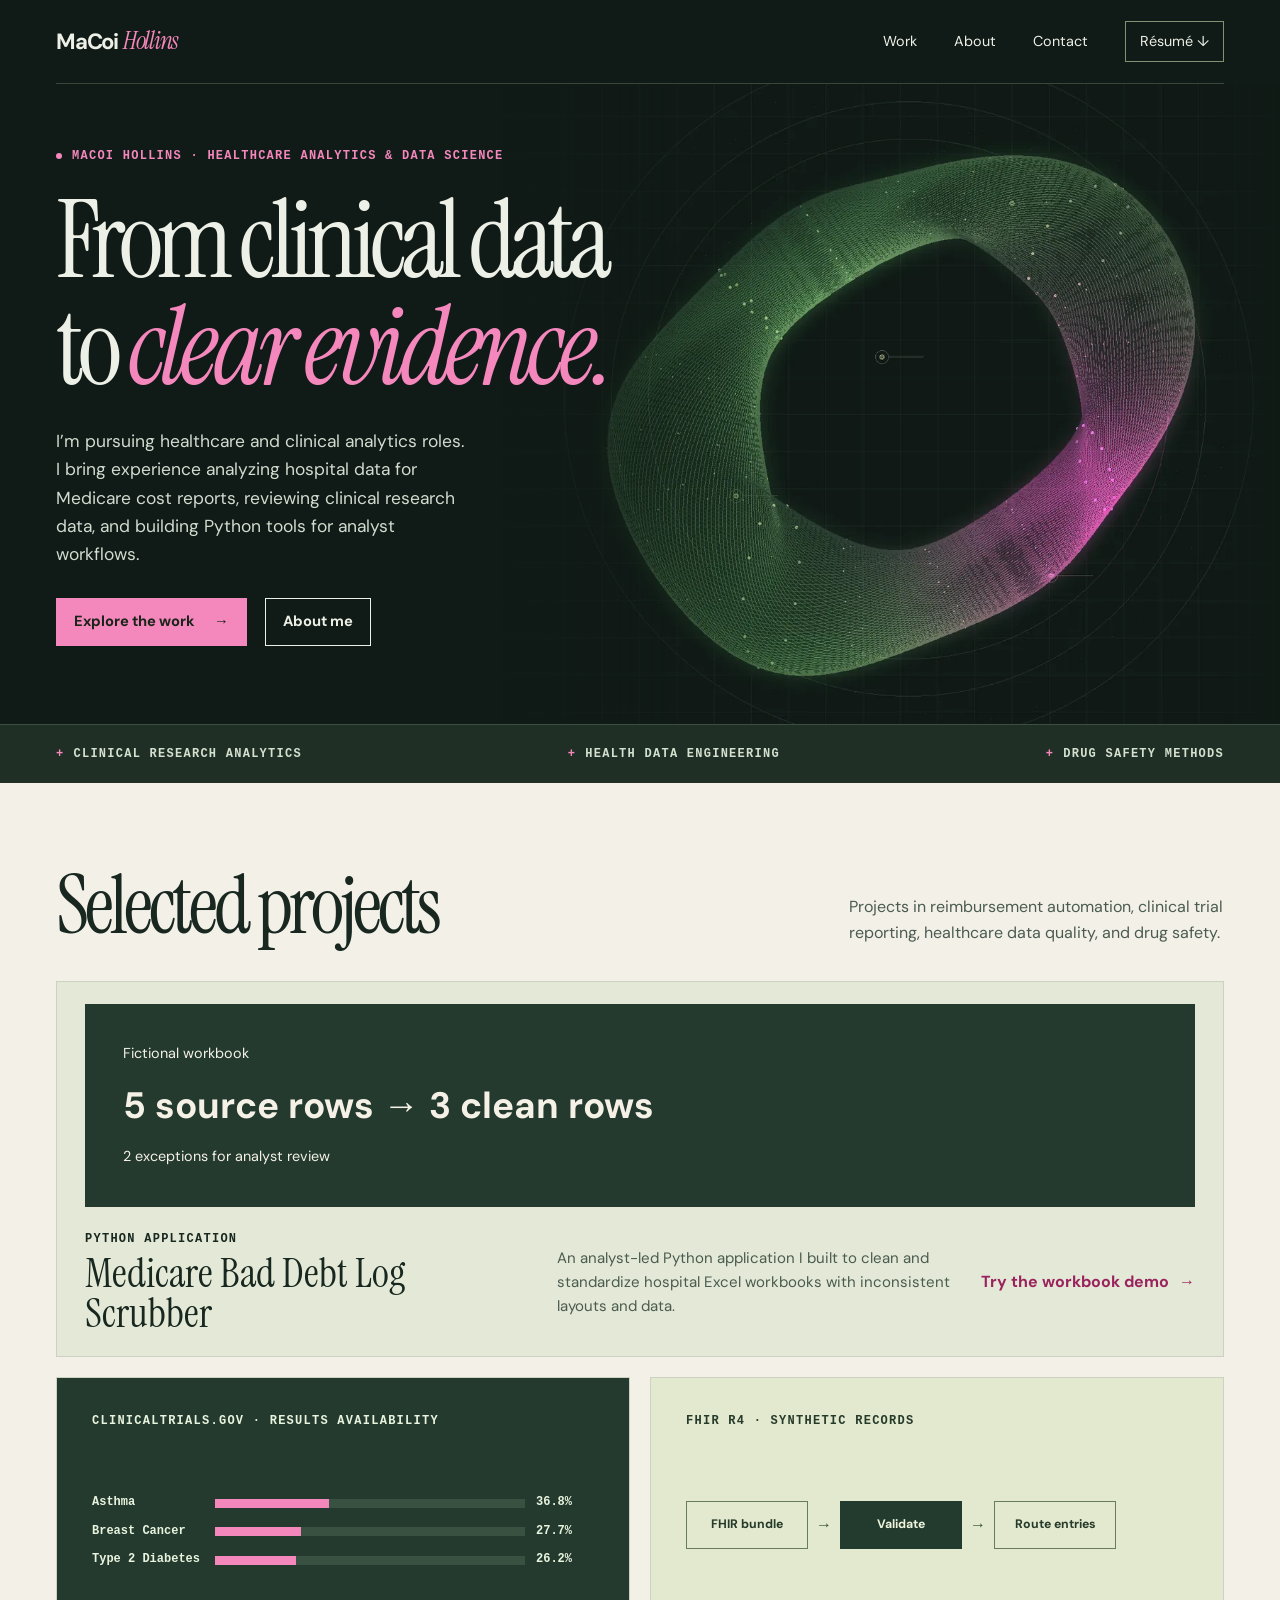
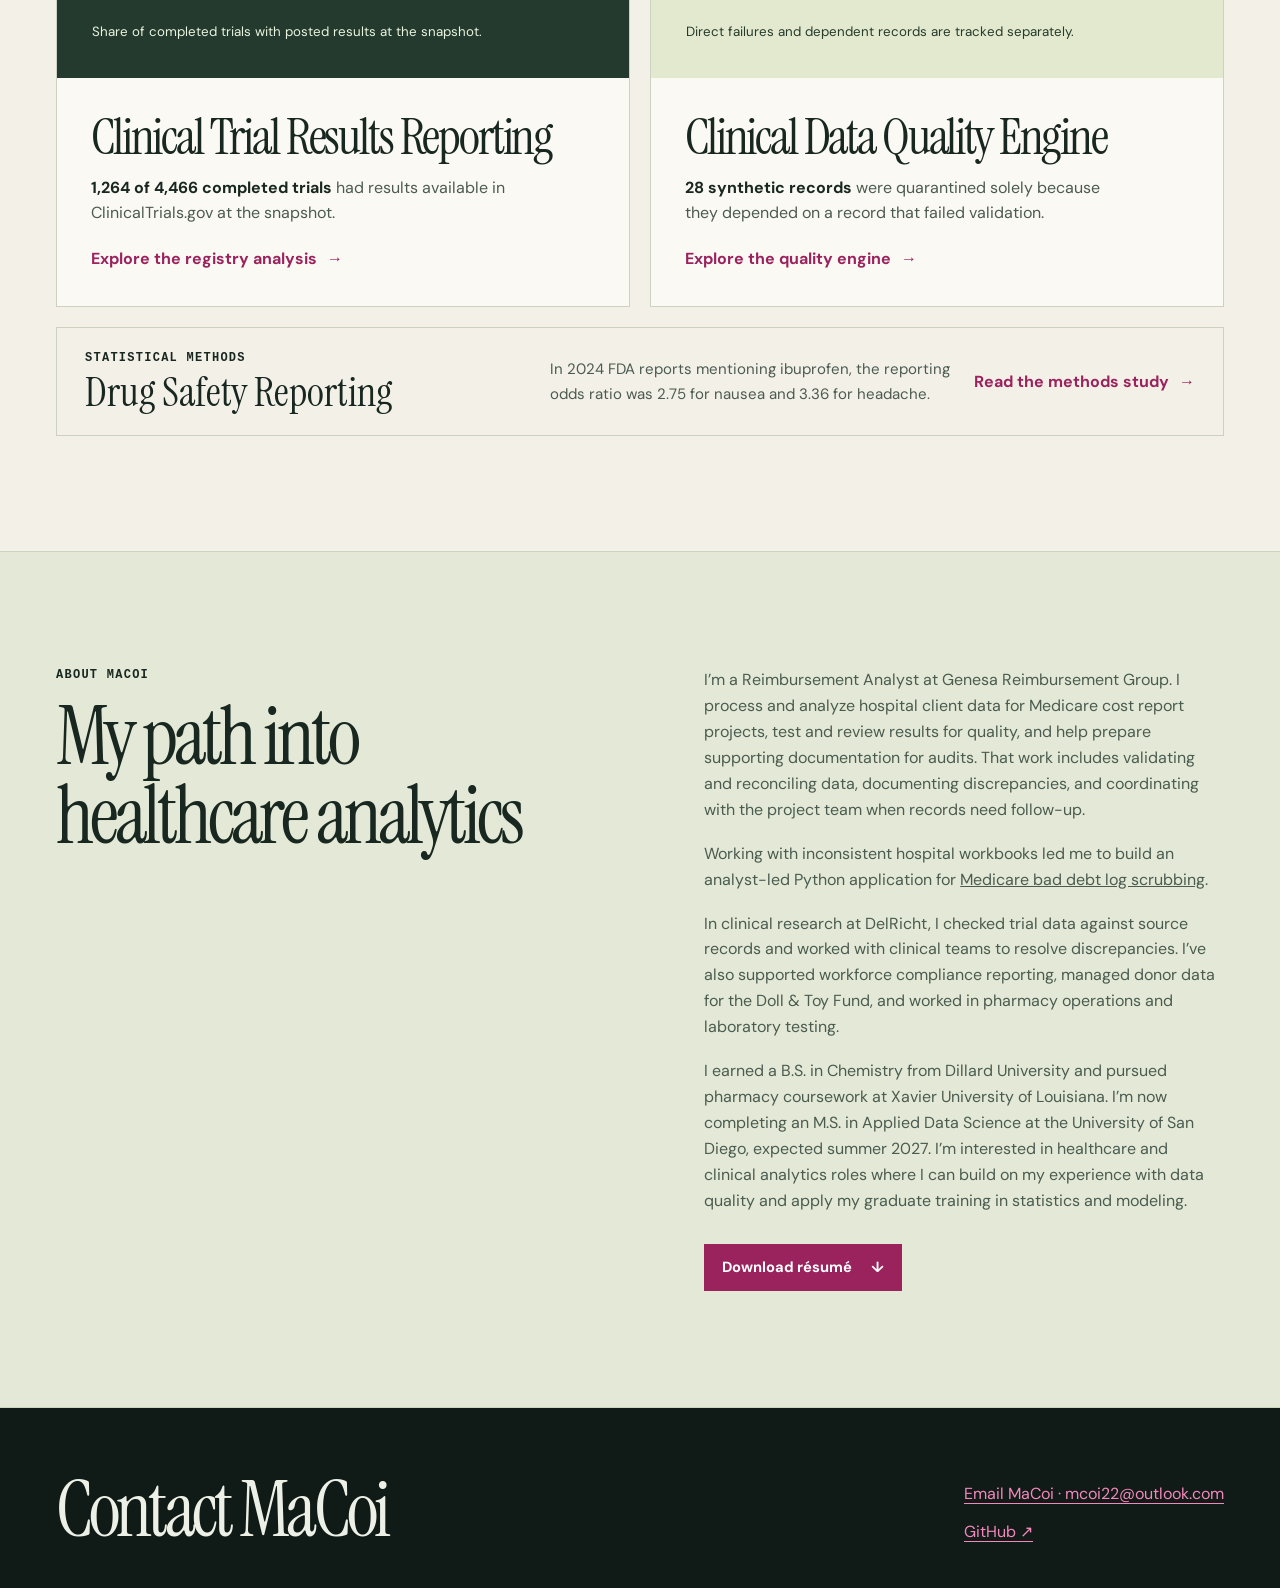
==== commit cc835d22: "Add scrubber demo and improve portfolio evidence" ====
--- a/index.html
+++ b/index.html
@@ -18,7 +18,7 @@
   <div class="wrap hero-inner">
     <div class="eyebrow">MaCoi Hollins · Healthcare Analytics &amp; Data Science</div>
     <h1 id="home-title">From clinical data<br>to <em>clear evidence.</em></h1>
-    <p>I analyze hospital data for Medicare reimbursement projects. My background spans reimbursement, clinical research, pharmacy, and laboratory testing.</p>
+    <p>I’m pursuing healthcare and clinical analytics roles. I bring experience analyzing hospital data for Medicare cost reports, reviewing clinical research data, and building Python tools for analyst workflows.</p>
     <div class="cta-row"><a class="button" href="#work">Explore the work <span aria-hidden="true">→</span></a><a class="button secondary" href="#about">About me</a></div>
   </div>
 </section>
@@ -29,9 +29,10 @@
     <p>Projects in reimbursement automation, clinical trial reporting, healthcare data quality, and drug safety.</p>
   </div>
   <article class="complement featured-project">
+    <div class="scrub-preview"><span>Fictional workbook</span><strong>5 source rows → 3 clean rows</strong><span>2 exceptions for analyst review</span></div>
     <div><div class="eyebrow">Python application</div><h3>Medicare Bad Debt Log Scrubber</h3></div>
     <p>An analyst-led Python application I built to clean and standardize hospital Excel workbooks with inconsistent layouts and data.</p>
-    <a class="text-link" href="bad-debt.html">View application overview <span aria-hidden="true">→</span></a>
+    <a class="text-link" href="bad-debt.html#demo">Try the workbook demo <span aria-hidden="true">→</span></a>
   </article>
   <div class="projects">
     <article class="project">
@@ -40,7 +41,7 @@
         <div class="chart-preview"><div class="bar-row"><span>Asthma</span><span class="track" aria-hidden="true"><i style="width:36.79577%"></i></span><span>36.8%</span></div><div class="bar-row"><span>Breast Cancer</span><span class="track" aria-hidden="true"><i style="width:27.73191%"></i></span><span>27.7%</span></div><div class="bar-row"><span>Type 2 Diabetes</span><span class="track" aria-hidden="true"><i style="width:26.24459%"></i></span><span>26.2%</span></div></div>
         <small>Share of completed trials with posted results at the snapshot.</small>
       </figure>
-      <div class="project-copy"><h3>Clinical Trial Registry Intelligence</h3>
+      <div class="project-copy"><h3>Clinical Trial Results Reporting</h3>
         <p><strong>1,264 of 4,466 completed trials</strong> had results available in ClinicalTrials.gov at the snapshot.</p>
         <a class="text-link" href="trials.html">Explore the registry analysis <span aria-hidden="true">→</span></a>
       </div>
@@ -58,7 +59,7 @@
     </article>
   </div>
   <article class="complement"><div><div class="eyebrow">Statistical methods</div><h3>Drug Safety Reporting</h3></div>
-    <p>For both reactions studied, reporting odds ratios were higher in 2024 than in 2023 across the selected FDA reports.</p>
+    <p>In 2024 FDA reports mentioning ibuprofen, the reporting odds ratio was 2.75 for nausea and 3.36 for headache.</p>
     <a class="text-link" href="drug-safety.html">Read the methods study <span aria-hidden="true">→</span></a>
   </article>
 </section>
@@ -76,8 +77,7 @@
 <footer id="contact" class="footer"><div class="wrap">
 <h2>Contact MaCoi</h2>
 <address class="contact-links">
-  <a href="mailto:mcoi22@outlook.com">mcoi22@outlook.com</a>
-  <a href="mailto:mhollins@sandiego.edu">mhollins@sandiego.edu</a>
+  <a href="mailto:mcoi22@outlook.com">Email MaCoi · mcoi22@outlook.com</a>
   <a href="https://github.com/MaCoiCH-22">GitHub <span aria-hidden="true">↗</span></a>
 </address>
 </div></footer>
--- a/style.css
+++ b/style.css
@@ -213,3 +213,12 @@
 }
 
 .featured-project{margin-block:0 20px;background:#e3e9d6}
+.scrub-preview{display:grid;gap:10px;grid-column:1/-1;padding:clamp(20px,4vw,38px);background:#243a2e;color:#f5f1e6}
+.scrub-preview strong{font-size:clamp(1.4rem,4vw,2.3rem)}
+.scrub-preview span{font-size:.9rem}
+.forest{margin:0 0 24px}
+.forest svg{display:block;width:100%;min-width:480px;max-width:750px;font:13px system-ui,sans-serif;fill:#243a2e}
+.forest figcaption{margin-top:8px}
+#demo-form label{display:inline-grid;gap:6px;margin:8px 12px 12px 0}
+#demo-form select{padding:8px;background:#fbf9f3;color:#243a2e}
+#demo .button{cursor:pointer}
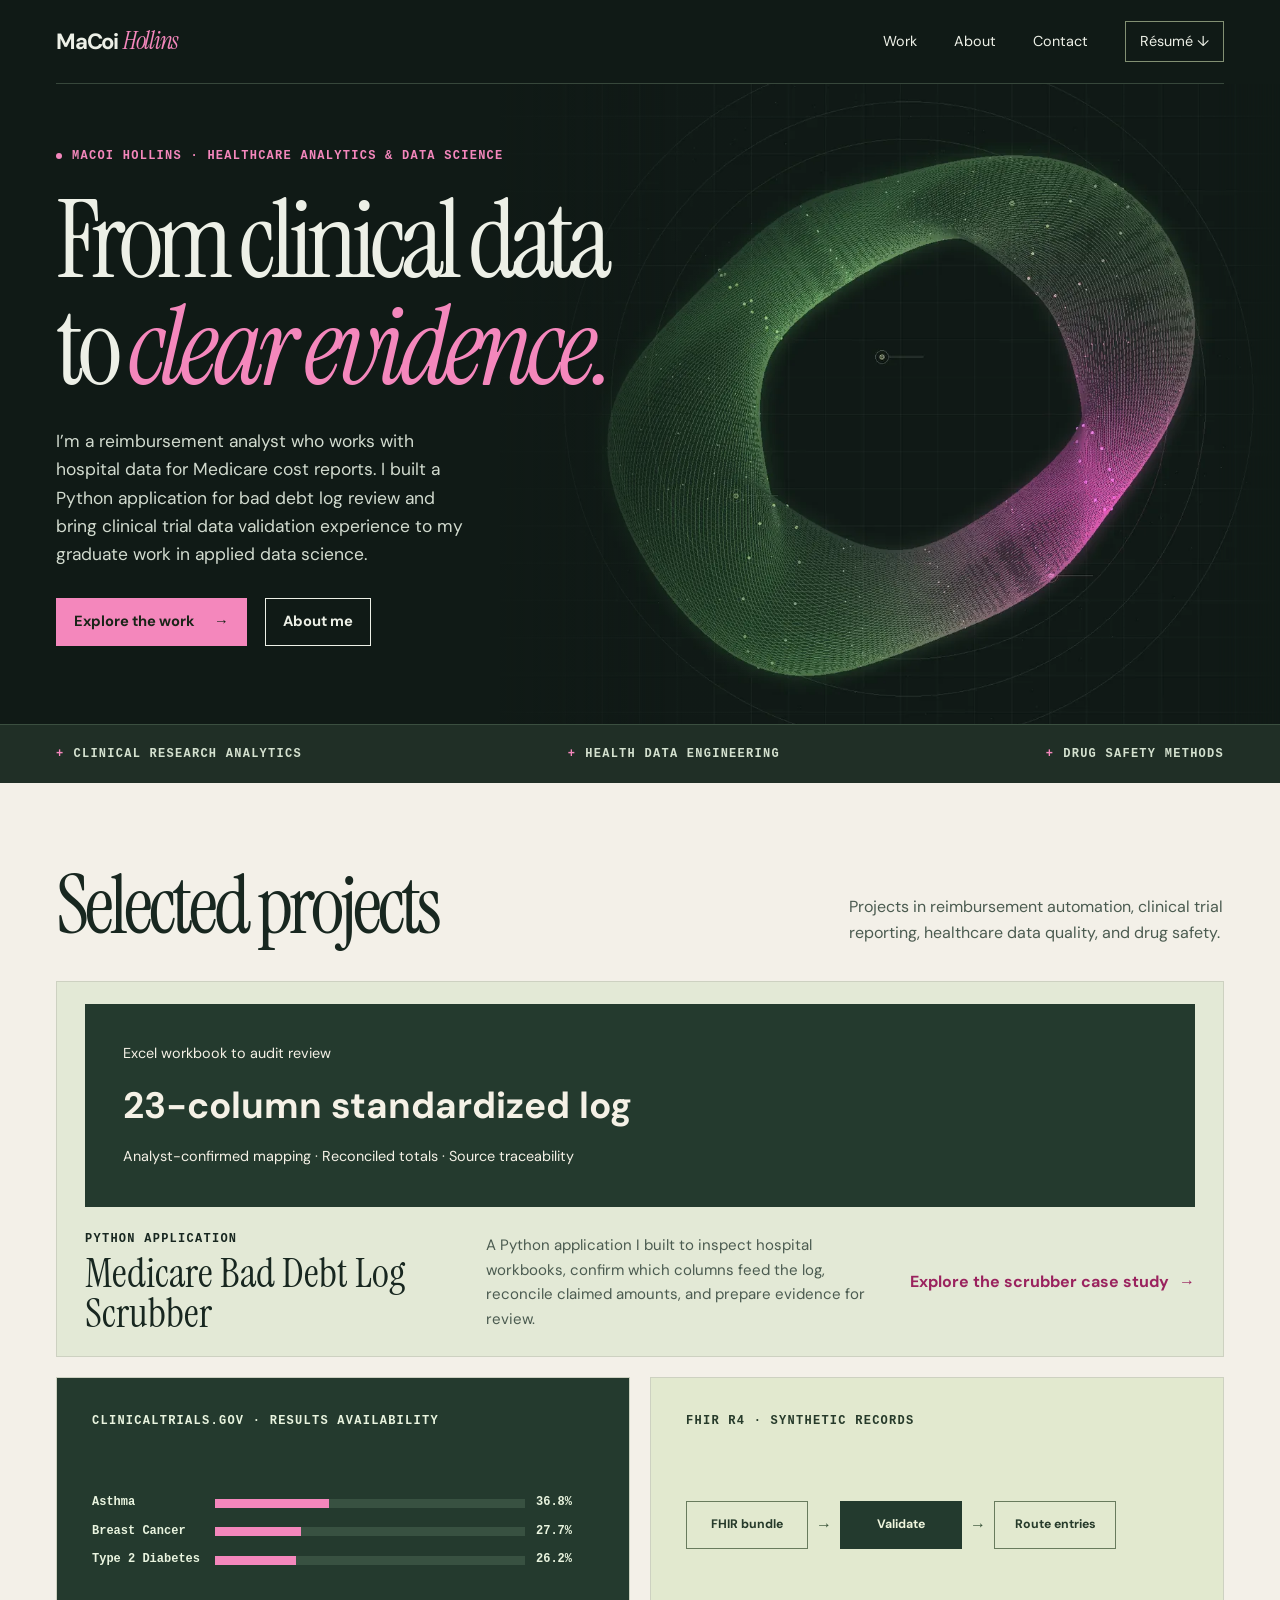
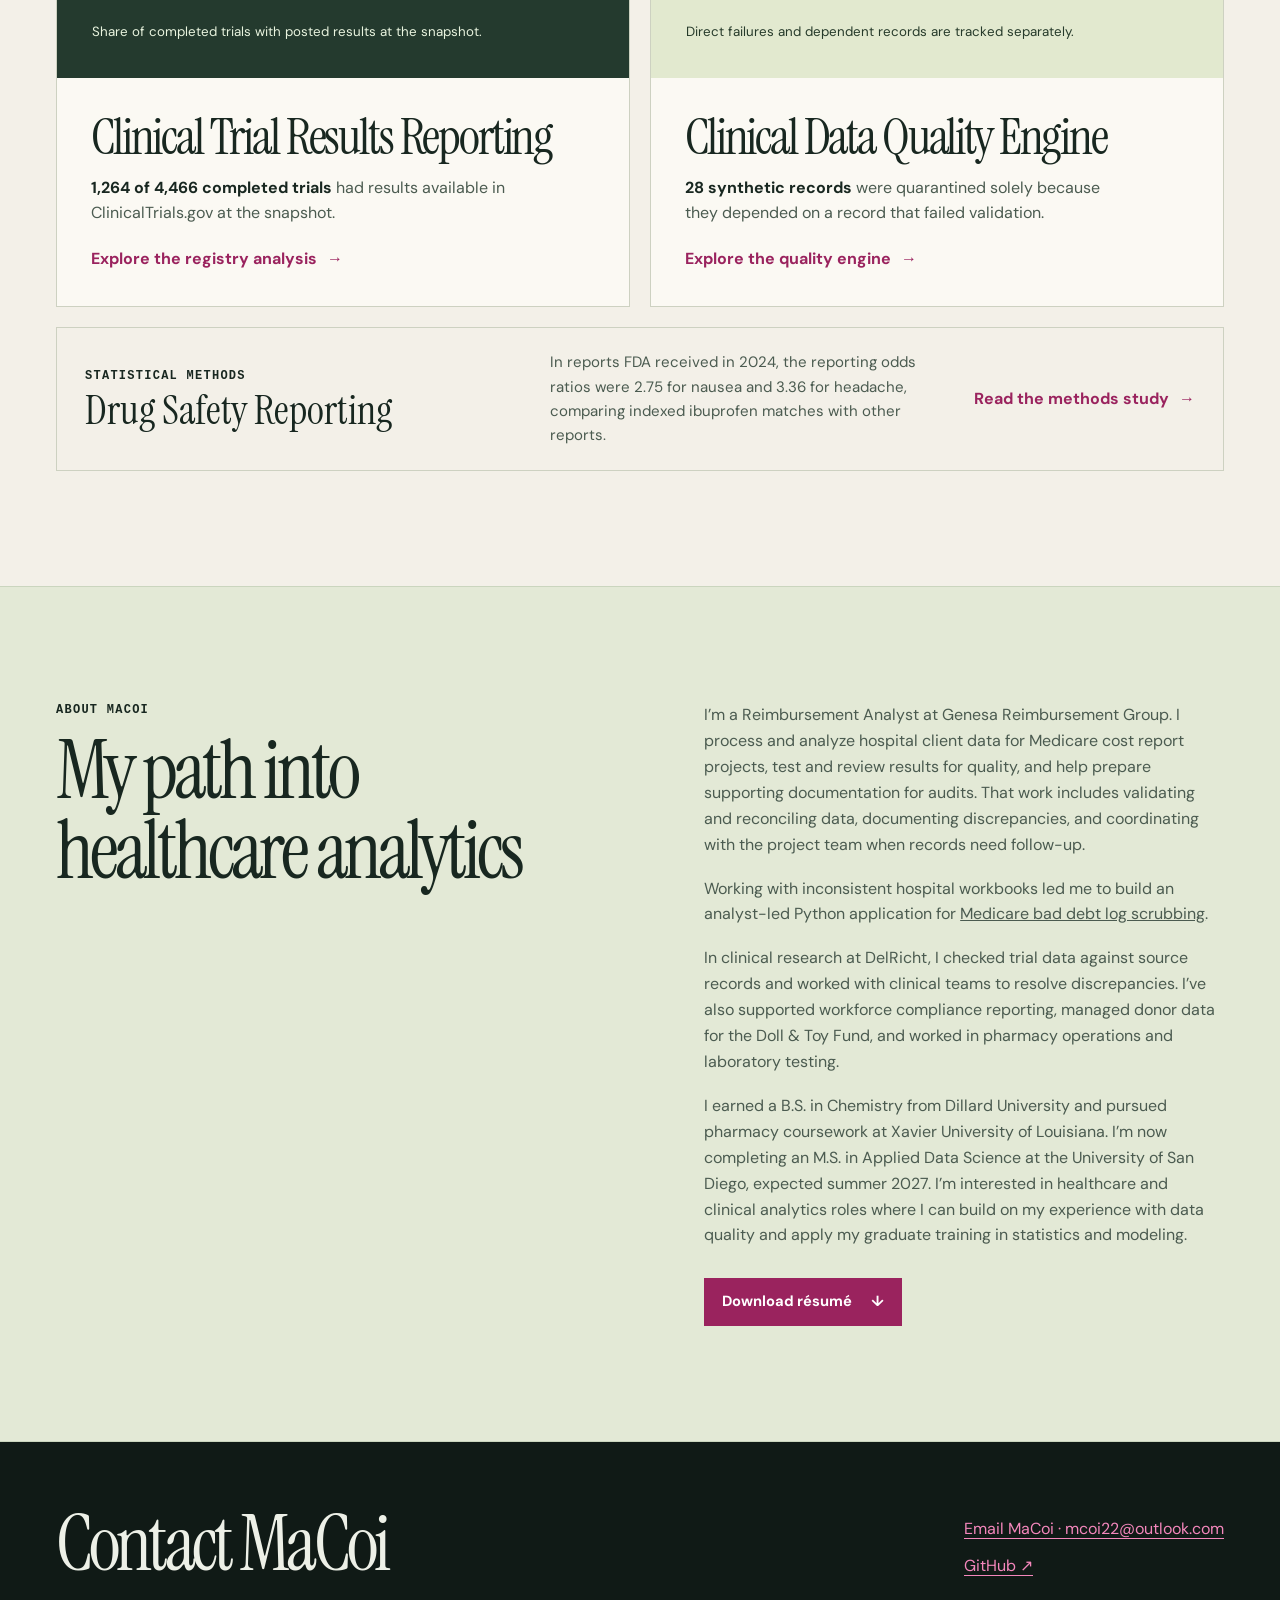
==== commit f190508b: "Apply healthcare portfolio audit" ====
--- a/index.html
+++ b/index.html
@@ -2,8 +2,8 @@
 <html lang="en">
 <head>
 <meta charset="utf-8"><meta name="viewport" content="width=device-width,initial-scale=1">
-<meta name="description" content="MaCoi Hollins, healthcare analyst and graduate data science student. Projects in clinical research, FHIR data quality, and drug safety.">
-<meta property="og:description" content="MaCoi Hollins, healthcare analyst and graduate data science student. Projects in clinical research, FHIR data quality, and drug safety.">
+<meta name="description" content="MaCoi Hollins, healthcare analyst and graduate data science student. Projects in Medicare reimbursement automation, clinical research, FHIR data quality, and drug safety.">
+<meta property="og:description" content="MaCoi Hollins, healthcare analyst and graduate data science student. Projects in Medicare reimbursement automation, clinical research, FHIR data quality, and drug safety.">
 <meta property="og:title" content="MaCoi Hollins | Healthcare Analytics &amp; Data Science">
 <title>MaCoi Hollins | Healthcare Analytics &amp; Data Science</title><link rel="stylesheet" href="style.css">
 <link rel="icon" href="assets/favicon.png">
@@ -13,12 +13,12 @@
 <a class="brand" href="index.html">MaCoi<i> Hollins</i></a>
 <nav class="navlinks" aria-label="Primary"><a href="index.html#work">Work</a><a href="index.html#about">About</a><a href="index.html#contact">Contact</a><a class="resume-link" href="assets/MaCoi_Hollins_Resume.pdf" download>Résumé <span aria-hidden="true">↓&#xfe0e;</span></a></nav>
 </div></header>
-<main id="main">
+<main id="main" tabindex="-1">
 <section class="mast hero" aria-labelledby="home-title">
   <div class="wrap hero-inner">
     <div class="eyebrow">MaCoi Hollins · Healthcare Analytics &amp; Data Science</div>
     <h1 id="home-title">From clinical data<br>to <em>clear evidence.</em></h1>
-    <p>I’m pursuing healthcare and clinical analytics roles. I bring experience analyzing hospital data for Medicare cost reports, reviewing clinical research data, and building Python tools for analyst workflows.</p>
+    <p>I’m a reimbursement analyst who works with hospital data for Medicare cost reports. I built a Python application for bad debt log review and bring clinical trial data validation experience to my graduate work in applied data science.</p>
     <div class="cta-row"><a class="button" href="#work">Explore the work <span aria-hidden="true">→</span></a><a class="button secondary" href="#about">About me</a></div>
   </div>
 </section>
@@ -29,10 +29,10 @@
     <p>Projects in reimbursement automation, clinical trial reporting, healthcare data quality, and drug safety.</p>
   </div>
   <article class="complement featured-project">
-    <div class="scrub-preview"><span>Fictional workbook</span><strong>5 source rows → 3 clean rows</strong><span>2 exceptions for analyst review</span></div>
+    <div class="scrub-preview"><span>Excel workbook to audit review</span><strong>23-column standardized log</strong><span>Analyst-confirmed mapping · Reconciled totals · Source traceability</span></div>
     <div><div class="eyebrow">Python application</div><h3>Medicare Bad Debt Log Scrubber</h3></div>
-    <p>An analyst-led Python application I built to clean and standardize hospital Excel workbooks with inconsistent layouts and data.</p>
-    <a class="text-link" href="bad-debt.html#demo">Try the workbook demo <span aria-hidden="true">→</span></a>
+    <p>A Python application I built to inspect hospital workbooks, confirm which columns feed the log, reconcile claimed amounts, and prepare evidence for review.</p>
+    <a class="text-link" href="bad-debt.html">Explore the scrubber case study <span aria-hidden="true">→</span></a>
   </article>
   <div class="projects">
     <article class="project">
@@ -59,7 +59,7 @@
     </article>
   </div>
   <article class="complement"><div><div class="eyebrow">Statistical methods</div><h3>Drug Safety Reporting</h3></div>
-    <p>In 2024 FDA reports mentioning ibuprofen, the reporting odds ratio was 2.75 for nausea and 3.36 for headache.</p>
+    <p>In reports FDA received in 2024, the reporting odds ratios were 2.75 for nausea and 3.36 for headache, comparing indexed ibuprofen matches with other reports.</p>
     <a class="text-link" href="drug-safety.html">Read the methods study <span aria-hidden="true">→</span></a>
   </article>
 </section>
--- a/style.css
+++ b/style.css
@@ -5,7 +5,7 @@
 *{box-sizing:border-box}
 body{margin:0;background:var(--paper);color:var(--ink);font:1rem/1.62 var(--sans)}
 a{color:inherit}
-a:focus-visible,button:focus-visible,select:focus-visible,summary:focus-visible{outline:3px solid var(--berry);outline-offset:5px}
+a:focus-visible,button:focus-visible,select:focus-visible,summary:focus-visible,.table-scroll:focus-visible{outline:3px solid var(--berry);outline-offset:5px}
 .mast a:focus-visible,.footer a:focus-visible{outline-color:var(--rose)}
 img{display:block;max-width:100%}
 h1,h2,h3,p{margin:0}
@@ -216,9 +216,36 @@
 .scrub-preview{display:grid;gap:10px;grid-column:1/-1;padding:clamp(20px,4vw,38px);background:#243a2e;color:#f5f1e6}
 .scrub-preview strong{font-size:clamp(1.4rem,4vw,2.3rem)}
 .scrub-preview span{font-size:.9rem}
+[hidden]{display:none!important}
+.skip:not(:focus){clip-path:inset(50%);white-space:nowrap}
 .forest{margin:0 0 24px}
-.forest svg{display:block;width:100%;min-width:480px;max-width:750px;font:13px system-ui,sans-serif;fill:#243a2e}
+.forest svg{display:block;width:100%;max-width:750px;font:13px system-ui,sans-serif;fill:#243a2e}
 .forest figcaption{margin-top:8px}
-#demo-form label{display:inline-grid;gap:6px;margin:8px 12px 12px 0}
-#demo-form select{padding:8px;background:#fbf9f3;color:#243a2e}
+.odds-pair>div{min-width:0}
+.odds-pair strong{font-size:clamp(2.1rem,6vw,5.5rem)}
+.scrub-overview p,.demo-intro{max-width:66ch}
+.scrub-overview .flow{margin:20px 0}
+.scrub-layout{display:grid;grid-template-columns:minmax(0,1.25fr) minmax(0,1fr);gap:20px;margin-top:20px;align-items:start}
+.scrub-panel{min-width:0;padding:clamp(14px,3vw,30px);background:#faf7ef;border:1px solid var(--line)}
+.scrub-panel h3{margin:0 0 12px;font-size:clamp(1.65rem,3vw,2.5rem)}
+.scrub-panel .table-scroll{margin-block:12px}
+.scrub-panel table{line-height:1.35}
+.workbook-name{font-weight:700}
+.workbook-control{display:flex;flex-wrap:wrap;justify-content:space-between;gap:5px 14px;background:#e3e9d6;padding:10px 12px;overflow-wrap:anywhere}
+#demo-form{display:grid;gap:8px;margin-block:18px 10px}
+#demo-form label{font-weight:700}
+#demo-form select{width:100%;min-width:0;padding:10px;background:#fbf9f3;color:var(--ink);font:inherit}
+.demo-actions{display:flex;flex-wrap:wrap;gap:8px}
 #demo .button{cursor:pointer}
+#demo .button.secondary{color:var(--ink);border-color:var(--muted);background:transparent}
+#demo-status:not(:empty){border-left:3px solid var(--berry);padding-left:12px;margin-block:12px}
+.recon-values{display:grid;gap:6px}
+.recon-values>div{display:flex;justify-content:space-between;gap:8px;border-bottom:1px solid var(--line)}
+.recon-values dd{font-weight:700;margin:0;white-space:nowrap}
+.output-preview{margin-top:20px}
+.lineage{padding-inline-start:22px}
+.lineage li+li{margin-top:8px}
+.registry-lead h2{margin-bottom:10px}
+.year-chart>p{margin-bottom:12px}
+@media(max-width:780px){.scrub-layout{grid-template-columns:minmax(0,1fr)}}
+@media(max-width:540px){.forest-chart{display:none}}
